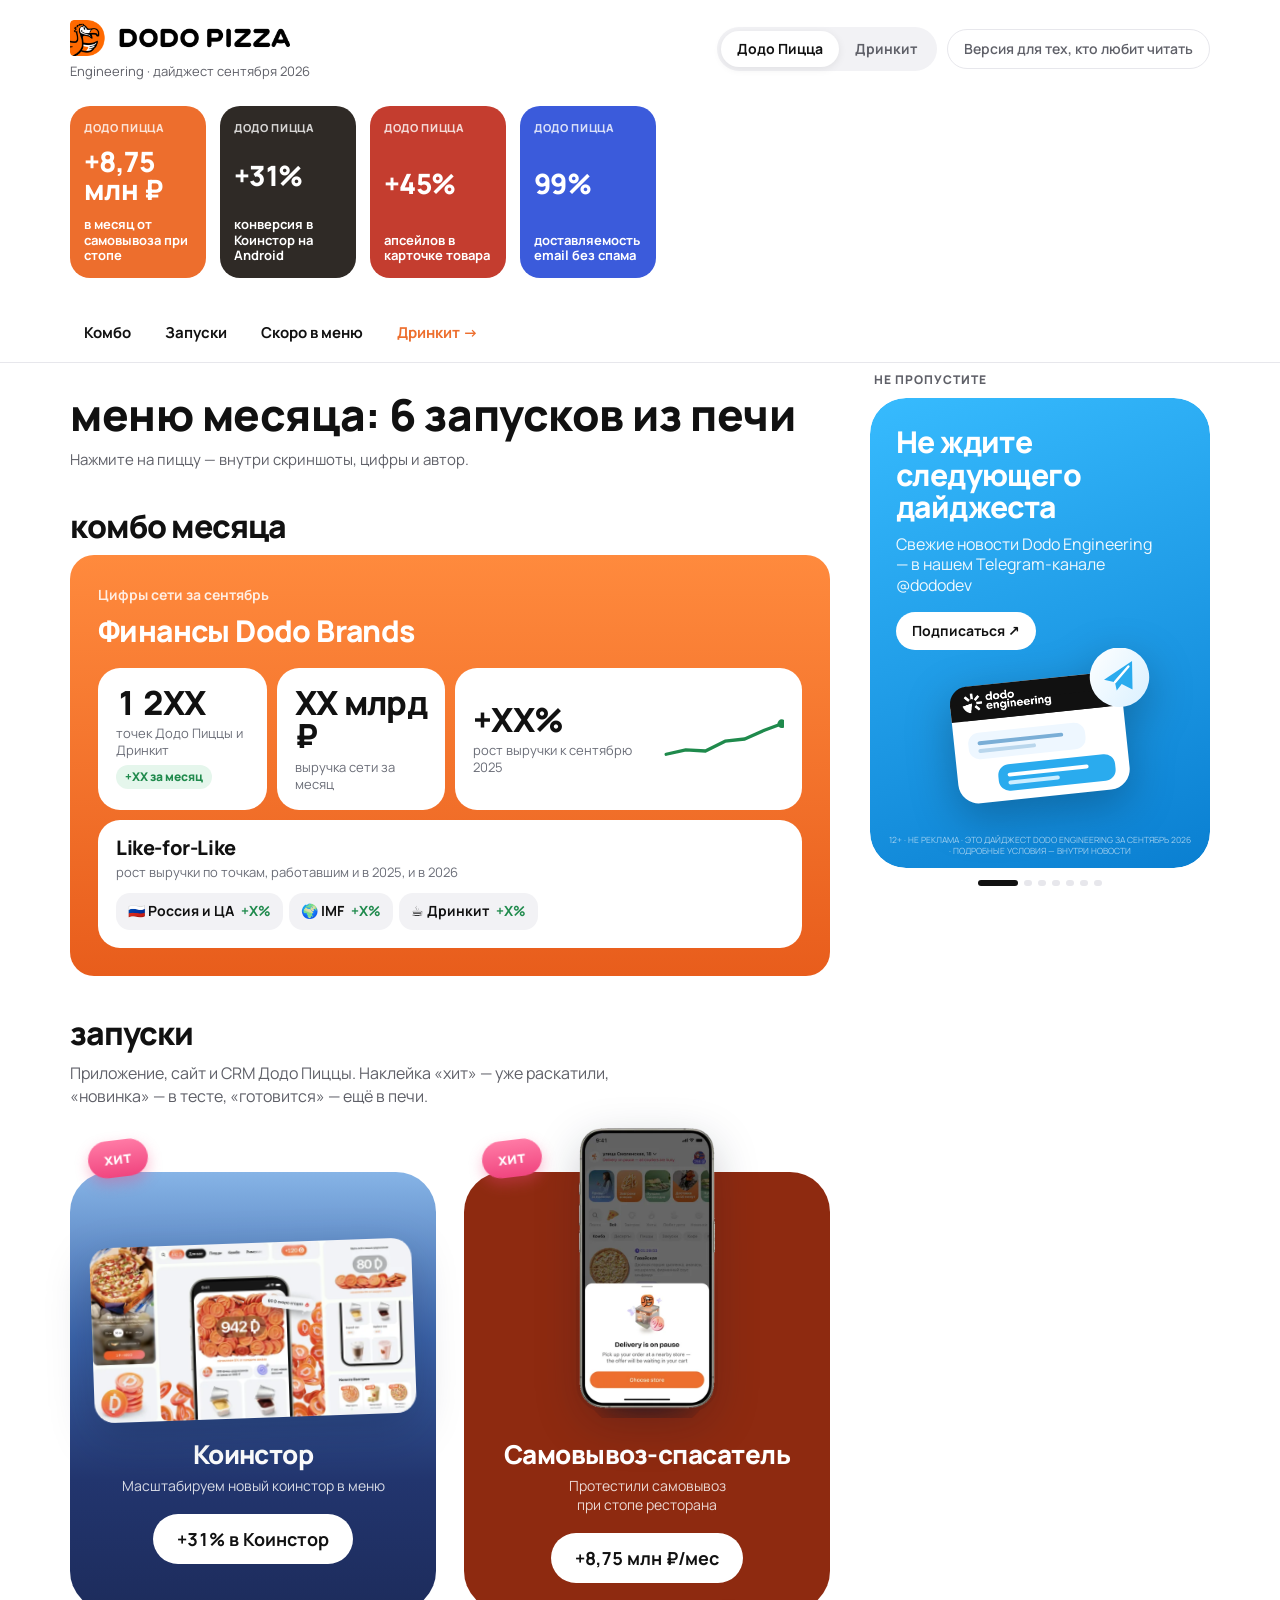
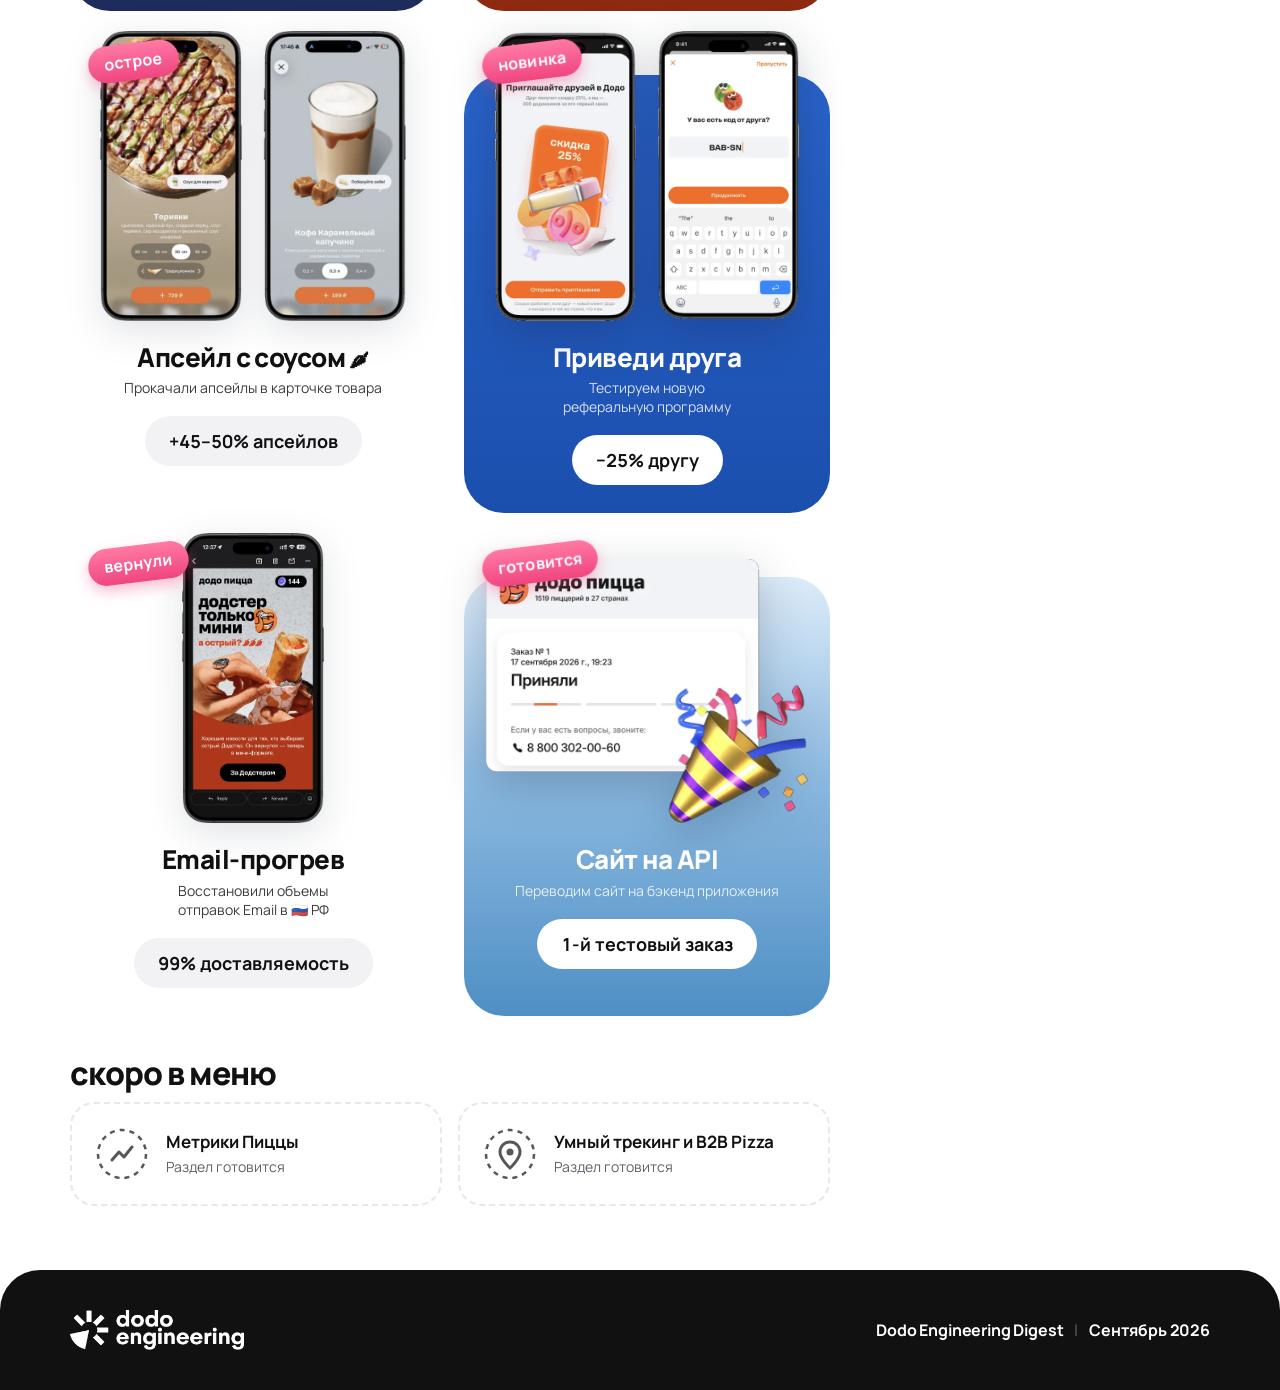
==== index.html @ 697d3e3b "Add files via upload" ====
<!doctype html>
<html lang="ru">
<head>
<meta charset="utf-8">
<meta name="viewport" content="width=device-width,initial-scale=1,viewport-fit=cover">
<style>body{margin:0}img{max-width:100%}[hidden]{display:none!important}</style>
</head>
<body>
<title>Меню Dodo Engineering</title>
<link rel="preconnect" href="https://fonts.googleapis.com">
<link rel="preconnect" href="https://fonts.gstatic.com" crossorigin>
<link rel="stylesheet" href="https://fonts.googleapis.com/css2?family=Manrope:wght@500;600;700;800&family=Onest:wght@300;400;500;700&family=Caveat:wght@600;700&display=swap">
<style>
/* Layout: витрина-меню. Два бренда = два мира: Додо (светлое меню сайта, оранжевый) и Дринкит (тёмное меню приложения, напитки на цветных подложках). */
:root{
  --bg:#ffffff; --fg:#111111; --muted:#5f6068; --soft:#f2f2f5; --line:#e7e7ec;
  --accent:#ed6e2d; --accent-soft:#fdeee6; --accent-fg:#ffffff; --card:#ffffff;
  --display:"Manrope", "Helvetica Neue", Arial, system-ui, sans-serif;
  --body:"Manrope", system-ui, -apple-system, "Segoe UI", sans-serif;
  --r-card:24px; --r-pill:999px;
  color-scheme:light;
}
:root[data-brand="drinkit"]{
  --bg:#ffffff; --fg:#14161f; --muted:#5d6272; --soft:#f1f4f9; --line:#e2e7f0;
  --accent:#182da8; --accent-soft:#dbefff; --accent-fg:#ffffff; --card:#dbefff; --sky:#adcdee;
  --display:"Onest", "Helvetica Neue", Arial, system-ui, sans-serif;
  --body:"Onest", system-ui, -apple-system, "Segoe UI", sans-serif;
  --r-card:30px;
  color-scheme:light;
}
*{box-sizing:border-box}
[hidden]{display:none!important}
html,body{background:var(--bg);color:var(--fg)}
body{font-family:var(--body);font-size:16px;line-height:1.45;transition:background .5s ease,color .5s ease}
button{font:inherit;color:inherit;cursor:pointer;border:0;background:none}
:focus-visible{outline:3px solid var(--accent);outline-offset:2px;border-radius:8px}
.wrap{max-width:1180px;margin:0 auto;padding-inline:20px}

/* ---------- Header ---------- */
.top{display:flex;align-items:center;justify-content:space-between;gap:16px;flex-wrap:wrap;padding-block:20px}
.logo{display:flex;align-items:center;gap:12px;min-width:0}
.logo-mark{width:44px;height:44px;flex:none}
.logo-txt{display:flex;flex-direction:column;line-height:1.1}
.logo-txt b{font-family:var(--display);font-weight:800;font-size:26px;letter-spacing:-.03em;text-transform:lowercase}
:root[data-brand="drinkit"] .logo-txt b{text-transform:lowercase;font-weight:800;letter-spacing:-.02em;font-size:24px}
.dd-logo{height:36px;width:auto;max-width:100%;object-fit:contain;object-position:left center;align-self:flex-start;flex:none;display:block;margin-bottom:8px}
.dk-logo{height:34px;width:auto;max-width:100%;object-fit:contain;object-position:left center;align-self:flex-start;flex:none;display:block;margin-bottom:6px}
.logo-txt span{font-size:13px;color:var(--muted)}
.top-right{display:flex;align-items:center;gap:10px;flex-wrap:wrap}
.switch{display:flex;background:var(--soft);border-radius:var(--r-pill);padding:4px}
.switch button{padding:8px 16px;border-radius:var(--r-pill);font-weight:700;font-size:14px;color:var(--muted);transition:background .25s,color .25s}
.switch button[aria-pressed="true"]{background:var(--card);color:var(--fg);box-shadow:0 2px 8px rgba(0,0,0,.08)}
.add.in,:root[data-brand="drinkit"] .add{background:var(--fg)}
:root[data-brand="drinkit"] .add:not(.in){background:var(--accent);color:#fff}
.m-pic{position:relative}
.m-pic img{width:100%;max-height:440px;object-fit:contain;border-radius:18px}
.bubble{position:absolute;right:18px;bottom:22px;background:#fff;color:#111;border-radius:16px;padding:9px 14px;font-weight:700;font-size:13px;box-shadow:0 6px 20px rgba(0,0,0,.15);text-decoration:none;display:flex;gap:8px;align-items:center}
.bubble::after{content:"";position:absolute;bottom:-6px;right:26px;width:12px;height:12px;background:#fff;transform:rotate(45deg)}
.m-pic .mini{position:absolute;left:16px;top:16px;width:64px;height:64px;filter:drop-shadow(0 4px 8px rgba(0,0,0,.15))}
.seg-dark{background:#3a3a3e}
:root[data-brand="drinkit"] .switch button[aria-pressed="true"]{background:var(--accent);color:#fff}
.cart-btn{display:flex;align-items:center;gap:10px;background:var(--accent);color:var(--accent-fg);padding:10px 18px;border-radius:var(--r-pill);font-weight:800;font-size:15px}
.cart-btn .sep{width:1px;height:18px;background:currentColor;opacity:.35}
#cartCount{max-width:150px;overflow:hidden;text-overflow:ellipsis;white-space:nowrap}
.vchip{position:absolute;top:6px;right:0;font-size:12px;font-weight:800;padding:4px 10px;border-radius:var(--r-pill);background:var(--fg);color:var(--bg);font-variant-numeric:tabular-nums}
.vchip:empty{display:none}
.vchip{display:none!important} /* счётчики скрыты, пока скоринг на паузе */
.drink .pic .vchip{top:14px;right:14px}
[data-card].mine .vchip{background:var(--accent);color:var(--accent-fg)}
:root[data-brand="drinkit"] [data-card].mine .vchip{background:var(--accent);color:#fff}
.drink.mine{box-shadow:0 0 0 3px var(--accent)}
.board{background:var(--soft);border-radius:var(--r-card);padding:24px;display:flex;flex-direction:column;gap:14px}
.board-head{display:flex;justify-content:space-between;align-items:baseline;gap:12px;flex-wrap:wrap}
.board-head h2{font-family:var(--display);font-weight:800;font-size:28px;margin:0;letter-spacing:-.03em;text-transform:lowercase}
.board-head p{margin:0;color:var(--muted);font-size:14px}
.rows{display:flex;flex-direction:column;gap:8px}
.row{display:grid;grid-template-columns:28px 44px minmax(0,1fr) auto;align-items:center;gap:12px;padding:8px 12px 8px 8px;border-radius:16px;background:var(--card);text-align:left;width:100%}
.row .rk{font-weight:800;color:var(--muted);text-align:center;font-variant-numeric:tabular-nums}
.row svg{width:44px;height:44px}
.row .nm{min-width:0;display:flex;flex-direction:column;gap:5px}
.row .nm b{font-size:14px;line-height:1.2;overflow:hidden;text-overflow:ellipsis;white-space:nowrap}
.row .nm b small{font-weight:700;color:var(--muted);font-size:11px;text-transform:uppercase;letter-spacing:.06em;margin-left:6px}
.bar{height:6px;border-radius:3px;background:var(--line);overflow:hidden}
.bar i{display:block;height:100%;border-radius:3px;background:var(--accent);transition:width .6s cubic-bezier(.2,.8,.2,1)}
:root[data-brand="drinkit"] .bar i{background:var(--accent)}
.row .ct{font-weight:800;font-variant-numeric:tabular-nums;font-size:15px;min-width:3ch;text-align:right}
.row.lead{box-shadow:0 0 0 2px var(--accent)}
:root[data-brand="drinkit"] .row.lead{box-shadow:0 0 0 2px var(--accent)}
.row.me .rk{color:var(--accent)}
.board-note{font-size:13px;color:var(--muted);margin:0}
.vote-note{font-size:13px;color:var(--muted);text-align:center;margin:0}

/* ---------- Stories ---------- */
.stories{display:flex;gap:14px;overflow-x:auto;padding-block:14px 26px;margin-top:-6px;scrollbar-width:none}
.stories::-webkit-scrollbar{display:none}
.story{flex:none;width:136px;height:172px;border-radius:20px;padding:14px;display:flex;flex-direction:column;justify-content:space-between;text-align:left;color:#fff;position:relative;overflow:hidden;outline-offset:3px}
.story .num{font-family:var(--display);font-weight:900;font-size:28px;line-height:1;letter-spacing:-.02em}
:root[data-brand="drinkit"] .story .num{font-weight:800;font-size:24px}
.story .cap{font-size:13px;font-weight:700;line-height:1.2}
.story .tag{font-size:11px;font-weight:800;text-transform:uppercase;letter-spacing:.06em;opacity:.8}

/* ---------- Category nav ---------- */
.catnav{position:sticky;top:env(safe-area-inset-top,0px);z-index:20;background:var(--bg);transition:background .5s;border-bottom:1px solid var(--line)}
.catnav .wrap{display:flex;gap:6px;overflow-x:auto;padding-block:10px;scrollbar-width:none}
.catnav .wrap::-webkit-scrollbar{display:none}
.catnav a{flex:none;color:var(--fg);text-decoration:none;font-weight:700;font-size:15px;padding:8px 14px;border-radius:var(--r-pill)}
.catnav a:hover{color:var(--accent);background:var(--accent-soft)}
:root[data-brand="drinkit"] .catnav a:hover{color:var(--accent);background:var(--accent-soft)}
:root[data-brand="drinkit"] .catnav a{font-weight:500}
.catnav a.go{color:var(--accent)}

.intro{display:flex;align-items:baseline;justify-content:space-between;gap:12px;flex-wrap:wrap;padding-block:28px 6px}
.intro h1{font-family:var(--display);font-weight:800;text-transform:lowercase;letter-spacing:-.03em;font-size:clamp(28px,4.4vw,44px);line-height:1.05;margin:0;text-wrap:balance;letter-spacing:-.01em}
:root[data-brand="drinkit"] .intro h1{font-weight:300;text-transform:lowercase;letter-spacing:-.02em;font-size:clamp(34px,5vw,60px);line-height:1.08}
:root[data-brand="drinkit"] .intro h1 b{font-weight:700;color:var(--accent)}
:root[data-brand="drinkit"] .intro{padding-block:40px 10px}
.intro p{margin:0;color:var(--muted);font-size:15px}

section.cat{padding-block:26px 8px;scroll-margin-top:70px}
section.cat > h2{font-family:var(--display);font-weight:800;font-size:32px;margin:0 0 6px;letter-spacing:-.03em;text-transform:lowercase}
:root[data-brand="drinkit"] section.cat > h2{text-transform:lowercase;font-size:clamp(28px,3.4vw,40px);font-weight:300;letter-spacing:-.02em}
:root[data-brand="drinkit"] #season{background:var(--soft);border-radius:clamp(40px,7vw,96px);padding:clamp(28px,5vw,64px) clamp(18px,4vw,56px);margin-top:20px}
section.cat > .sub{margin:0 0 20px;color:var(--muted);max-width:62ch}

/* ---------- Frequently ordered ---------- */
.often{display:flex;gap:14px;overflow-x:auto;padding-bottom:6px;scrollbar-width:thin}
.often button{flex:none;display:flex;align-items:center;gap:12px;background:var(--card);border-radius:16px;padding:10px 18px 10px 10px;box-shadow:0 4px 20px rgba(6,5,50,.08);text-align:left;width:290px}
.often svg{width:64px;height:64px;flex:none}
.often b{display:block;font-size:15px;line-height:1.2}
.often span{display:block;color:var(--accent);font-weight:800;font-size:14px;margin-top:4px}

/* ---------- Product grid (Dodo) ---------- */
.often img.shot,.line img.shot,.row img.shot{width:64px;height:64px;object-fit:cover;object-position:top;border-radius:14px;flex:none;background:#fff;box-shadow:0 0 0 1px var(--line) inset}

/* ---------- Combo (finance) ---------- */
.combo{display:grid;grid-template-columns:minmax(0,1.1fr) minmax(0,2fr);gap:28px;background:var(--soft);border-radius:var(--r-card);padding:28px;align-items:center}
.combo-head h3{font-family:var(--display);font-weight:900;font-size:26px;margin:4px 0 8px;line-height:1.1}
.combo-head p{margin:0;color:var(--muted);font-size:14px}
.combo-head .lbl{font-size:12px;font-weight:800;color:var(--accent);text-transform:uppercase;letter-spacing:.08em}
.slots{display:grid;grid-template-columns:repeat(2,minmax(0,1fr));gap:12px}
.slot{background:var(--card);border-radius:18px;padding:16px;display:flex;flex-direction:column;gap:6px;min-width:0}
.slot .v{font-family:var(--display);font-weight:900;font-size:28px;font-variant-numeric:tabular-nums;color:#c7c9d1;letter-spacing:.02em}
.slot b{font-size:15px}
.slot span{font-size:13px;color:var(--muted);line-height:1.35}

/* ---------- Coming soon ---------- */
.soon-row{display:grid;grid-template-columns:repeat(auto-fill,minmax(260px,1fr));gap:16px}
.soon-card{border:2px dashed var(--line);border-radius:var(--r-card);padding:22px;display:flex;gap:16px;align-items:center}
.soon-card svg{width:56px;height:56px;flex:none;opacity:.7}
.soon-card b{display:block;font-size:17px}
.soon-card span{color:var(--muted);font-size:14px}

/* ---------- Drinkit cards ---------- */
.dgrid{display:grid;grid-template-columns:repeat(auto-fill,minmax(215px,1fr));gap:18px}
.drink{background:#fff;border-radius:var(--r-card);overflow:hidden;display:flex;flex-direction:column;text-align:left;min-width:0;transition:transform .3s}
.drink:hover{transform:translateY(-4px)}
.drink .pic{aspect-ratio:1/1.05;max-width:100%;display:grid;place-items:center;position:relative;border-radius:var(--r-card);margin:8px 8px 0}
.drink .pic svg{height:86%;transition:transform .5s cubic-bezier(.2,.8,.2,1)}
.drink:hover .pic svg{transform:rotate(-6deg) scale(1.04)}
.drink .pic .chip{position:absolute;top:14px;left:14px;font-size:12px;font-weight:700;padding:5px 11px;border-radius:var(--r-pill);background:#fff;color:var(--accent)}
.drink .body{padding:18px 20px 20px;display:flex;flex-direction:column;gap:8px;flex:1}
.drink h3{margin:0;font-family:var(--display);font-weight:500;font-size:20px;line-height:1.2;letter-spacing:-.02em}
.drink .hl{margin:0;font-size:14px;font-weight:700;color:var(--accent)}
.drink .desc{margin:0;color:var(--muted);font-size:14px;line-height:1.4;flex:1}
.drink .foot{display:flex;align-items:center;justify-content:space-between;margin-top:8px}
.drink .kcal{font-size:13px;color:var(--muted);font-variant-numeric:tabular-nums}
.drink.wide{grid-column:1/-1;flex-direction:row}
.drink.wide .pic{width:42%;flex:none;aspect-ratio:auto;min-height:340px;margin:8px}
.drink.wide .pic svg{height:300px}
.drink.wide .body{padding:36px 40px;justify-content:center;gap:12px}
.drink.wide h3{font-size:clamp(28px,3vw,40px);font-weight:300}
.drink.wide .hl{font-size:16px}
.drink.wide .desc{flex:none;font-size:15px;max-width:52ch}
.dwins{display:flex;flex-direction:column;gap:8px;margin-top:6px}
.dwins span{background:var(--accent-soft);border-radius:18px;padding:10px 14px;font-size:14px;color:var(--fg)}
.dwins b{color:var(--accent);margin-right:8px}
@media (max-width:720px){.drink.wide{flex-direction:column}.drink.wide .pic{width:auto;min-height:260px}.drink.wide .pic svg{height:230px}.drink.wide .body{padding:20px}}
.drink .kcal b{color:var(--fg);font-weight:700}
.plus{width:40px;height:40px;border-radius:50%;background:var(--accent);color:#fff;display:grid;place-items:center;font-size:24px;font-weight:500;line-height:1}

[data-show], .catnav .wrap[data-show]{display:none}
:root[data-brand="dodo"] .catnav .wrap[data-show="dodo"], :root[data-brand="drinkit"] .catnav .wrap[data-show="drinkit"]{display:flex}
:root[data-brand="dodo"] [data-show="dodo"], :root:not([data-brand]) [data-show="dodo"]{display:block}
:root[data-brand="drinkit"] [data-show="drinkit"]{display:block}

footer{padding-block:48px 64px;color:var(--muted);font-size:13px}

/* ---------- Modal ---------- */
.overlay{position:fixed;inset:0;background:rgba(0,0,0,.55);z-index:50;display:grid;place-items:center;padding:20px;animation:fade .2s}
@keyframes fade{from{opacity:0}}
.modal{background:var(--card);color:var(--fg);border-radius:28px;width:min(940px,100%);max-height:calc(100% - 20px);overflow:auto;display:grid;grid-template-columns:minmax(0,1fr) minmax(0,1fr);position:relative;animation:pop .28s cubic-bezier(.2,.9,.3,1.2)}
@keyframes pop{from{transform:scale(.94);opacity:0}}
.modal .m-pic{display:grid;place-items:center;padding:30px;min-height:320px}
.modal .m-pic svg{width:100%;max-width:380px;max-height:420px}
  :root[data-brand="dodo"] .modal .m-pic .mini svg{width:64px;height:64px}
:root[data-brand="dodo"] .modal .m-pic > svg, :root[data-brand="dodo"] .modal .m-pic .mini svg{animation:spin 1s cubic-bezier(.2,.8,.2,1)}
@keyframes spin{from{transform:rotate(-40deg) scale(.85)}}
.modal .m-info{padding:30px;background:var(--soft);display:flex;flex-direction:column;gap:14px;min-width:0}
:root[data-brand="drinkit"] .modal .m-info{background:var(--soft)}
:root[data-brand="drinkit"] .modal{border-radius:40px}
.m-info h3{margin:0;font-family:var(--display);font-weight:800;font-size:28px;line-height:1.1;letter-spacing:-.02em}
:root[data-brand="drinkit"] .m-info h3{font-weight:500;letter-spacing:-.02em}
.m-info .hl{margin:0;font-weight:700}
.m-info .meta{color:var(--muted);font-size:14px;margin:0}
.seg{display:grid;grid-template-columns:1fr 1fr;background:var(--line);border-radius:var(--r-pill);padding:3px}
.seg button{padding:8px;border-radius:var(--r-pill);font-weight:700;font-size:14px;color:var(--muted)}
.seg button[aria-pressed="true"]{background:var(--card);color:var(--fg);box-shadow:0 2px 6px rgba(0,0,0,.1)}
.m-text p{margin:0 0 10px;font-size:15px;line-height:1.5}
.ingr{display:flex;flex-wrap:wrap;gap:8px}
.ingr button{background:var(--card);border-radius:14px;padding:8px 12px;font-size:13px;font-weight:700;display:flex;gap:6px;align-items:center;text-align:left;line-height:1.25;box-shadow:0 1px 3px rgba(0,0,0,.06)}
.ingr button[aria-pressed="false"]{opacity:.45;text-decoration:line-through}
.ingr button .x{font-size:15px;color:var(--muted)}
.ingr-note{font-size:12px;color:var(--muted);margin:-6px 0 0}
.author{display:flex;align-items:center;gap:10px;font-size:14px;flex-wrap:wrap}
.ava{width:36px;height:36px;border-radius:50%;display:grid;place-items:center;font-weight:800;font-size:14px;background:var(--accent);color:var(--accent-fg);flex:none}
.author code{font-family:inherit;color:var(--muted);user-select:all;word-break:break-all}
.m-actions{display:flex;flex-direction:column;gap:10px;margin-top:auto;padding-top:6px}
.add{background:linear-gradient(180deg,#f58a4f,var(--accent));color:var(--accent-fg);font-weight:800;font-size:16px;padding:14px;border-radius:var(--r-pill);width:100%}
.add.in{background:var(--fg);color:var(--bg)}
a.add.cta{display:block;text-align:center;text-decoration:none;color:var(--accent-fg)}
:root[data-brand="drinkit"] a.add.cta{background:var(--accent);color:#fff}
.link{color:var(--accent);font-weight:700;font-size:14px;text-decoration:none;text-align:center}
:root[data-brand="drinkit"] .link{color:var(--accent)}
.close{position:absolute;top:14px;right:14px;width:40px;height:40px;border-radius:50%;background:var(--card);font-size:22px;display:grid;place-items:center;z-index:2;box-shadow:0 2px 8px rgba(0,0,0,.12)}

/* ---------- Story viewer ---------- */
.sv{position:fixed;inset:0;z-index:60;background:#000;display:grid;place-items:center;animation:fade .2s}
.sv-card{width:min(420px,100%);height:min(740px,100%);border-radius:24px;position:relative;overflow:hidden;color:#fff;display:flex;flex-direction:column;padding:22px;padding-top:calc(22px + env(safe-area-inset-top,0px))}
.sv-bars{display:flex;gap:4px}
.sv-bars i{flex:1;height:3px;background:rgba(255,255,255,.35);border-radius:2px;overflow:hidden}
.sv-bars i b{display:block;height:100%;width:0;background:#fff}
.sv-top{display:flex;justify-content:space-between;align-items:center;margin-top:14px;font-size:13px;font-weight:700}
.sv-top button{color:#fff;font-size:26px;line-height:1}
.sv-main{flex:1;display:flex;flex-direction:column;justify-content:center;gap:16px}
.sv-main .big{font-family:var(--display);font-weight:900;font-size:clamp(54px,16vw,84px);line-height:.95;letter-spacing:-.03em}
:root[data-brand="drinkit"] .sv-main .big{font-weight:700}
.sv-main .cap{font-size:22px;font-weight:800;line-height:1.2;text-wrap:balance}
.sv-main .det{font-size:15px;opacity:.85;max-width:34ch}
.sv-cta{background:#fff;color:#000;font-weight:800;padding:14px;border-radius:var(--r-pill);width:100%}
.sv-tap{position:absolute;top:80px;bottom:90px;width:35%;z-index:1}
.sv-tap.l{left:0}.sv-tap.r{right:0}

/* ---------- Cart drawer / receipt ---------- */
.drawer{position:fixed;top:0;right:0;bottom:0;width:min(440px,100%);background:var(--card);color:var(--fg);z-index:55;display:flex;flex-direction:column;box-shadow:-10px 0 40px rgba(0,0,0,.2);animation:slide .3s cubic-bezier(.2,.8,.2,1);padding-top:env(safe-area-inset-top,0px);padding-bottom:env(safe-area-inset-bottom,0px)}
@keyframes slide{from{transform:translateX(100%)}}
.drawer-h{display:flex;justify-content:space-between;align-items:center;padding:22px 22px 10px}
.drawer-h h3{margin:0;font-family:var(--display);font-weight:900;font-size:24px}
.drawer-h button{font-size:26px}
.drawer-list{flex:1;overflow:auto;padding:0 22px;display:flex;flex-direction:column;gap:10px}
.line{display:flex;gap:12px;align-items:center;padding:10px;border-radius:16px;background:var(--soft)}
.line svg{width:52px;height:52px;flex:none}
.line div{flex:1;min-width:0}
.line b{display:block;font-size:14px;line-height:1.2}
.line span{font-size:12px;color:var(--muted)}
.line button{font-size:20px;color:var(--muted);padding:4px 8px}
.empty{color:var(--muted);padding:30px 0;text-align:center}
.drawer-f{padding:16px 22px 22px;display:flex;flex-direction:column;gap:10px;border-top:1px solid var(--line)}
.receipt{font-family:ui-monospace,"SF Mono",Menlo,Consolas,monospace;background:#fbfaf6;color:#1a1a1a;padding:20px 18px;margin:0 22px;font-size:12.5px;line-height:1.55;position:relative;white-space:pre-wrap;word-break:break-word;
  -webkit-mask:radial-gradient(circle 6px at 50% 100%,#0000 98%,#000) 0 0/14px 100% repeat-x;mask:conic-gradient(from -45deg at bottom,#0000,#000 1deg 89deg,#0000 90deg) 50%/14px 100%}
.toast{position:fixed;left:50%;bottom:calc(24px + env(safe-area-inset-bottom,0px));transform:translateX(-50%);background:var(--fg);color:var(--bg);padding:12px 20px;border-radius:var(--r-pill);font-weight:700;font-size:14px;z-index:80;animation:fade .2s}

@media (max-width:720px){
  .modal{grid-template-columns:1fr;border-radius:24px}
  .modal .m-pic{min-height:0;padding:30px 30px 0}
  .modal .m-pic svg{max-width:240px;max-height:260px}
  .combo{grid-template-columns:1fr;padding:20px}
  .overlay{padding:10px;align-items:end}
  section.cat > h2{font-size:26px}
}
@media (prefers-reduced-motion:reduce){*{animation:none!important;transition:none!important}}

/* ---------- Dodo product cards: как на dodopizza.ru ---------- */
#pizza-grid{display:grid;grid-template-columns:repeat(auto-fill,minmax(280px,1fr));gap:64px 28px;padding-top:44px}
.prod{position:relative;display:flex;flex-direction:column;align-items:center;text-align:center;min-width:0;border-radius:40px;padding:0 22px 28px;transition:transform .35s cubic-bezier(.2,.8,.2,1)}
.prod:hover{transform:translateY(-4px)}
.prod.tone-navy{background:linear-gradient(180deg,#86b4e6 0%,#3a62a8 38%,#22356e 70%,#1d2c5c 100%);color:#fff}
.prod.tone-rust{background:#8e2a10;color:#fff}
.prod.tone-blue{background:linear-gradient(180deg,#2a63c9,#1b4fae);color:#fff}
.prod.tone-sky{background:linear-gradient(180deg,#dcebf8 0%,#8dbbe2 45%,#4f8fc4 100%);color:#fff}
.prod.tone-plain{color:var(--fg)}
.prod .pic{width:100%;height:290px;margin-top:-44px;display:flex;align-items:flex-end;justify-content:center;position:relative}
.prod .pic img{max-width:100%;max-height:100%;width:auto;height:auto;object-fit:contain;filter:drop-shadow(0 14px 22px rgba(10,20,40,.22));transition:transform .45s cubic-bezier(.2,.8,.2,1)}
.prod.tone-plain .pic img{filter:drop-shadow(0 10px 18px rgba(10,20,40,.12))}
.prod:hover .pic img{transform:translateY(-8px) rotate(-1.5deg) scale(1.03)}
.prod h3{margin:22px 0 0;font-family:var(--display);font-weight:800;font-size:26px;line-height:1.1;letter-spacing:-.02em;text-wrap:balance}
.prod .hl{margin:8px 0 0;font-size:14px;line-height:1.35;opacity:.82;max-width:30ch;text-wrap:balance}
.prod .pill{margin-top:18px;background:#fff;color:#111;font-weight:700;font-size:18px;padding:12px 24px;border-radius:999px;font-variant-numeric:tabular-nums;transition:background .2s,color .2s}
.prod.tone-plain .pill{background:var(--soft)}
.prod:hover .pill{background:var(--accent);color:#fff}
.prod.mine .pill{background:#111;color:#fff}
.prod.mine .pill::before{content:"✓ "}
.prod .badge{position:absolute;top:-32px;left:18px;z-index:2;transform:rotate(-7deg);background:linear-gradient(180deg,#ff7aa5,#f0457f);color:#fff;font-weight:700;font-size:16px;padding:7px 16px;border-radius:999px;box-shadow:0 6px 14px rgba(240,69,127,.35);letter-spacing:.01em}
.prod .pic img[data-art="coin"]{border-radius:20px;transform:rotate(-2deg)}
.prod:hover .pic img[data-art="coin"]{transform:translateY(-8px) rotate(-3deg) scale(1.03)}
.prod .pepper{font-size:.75em;margin-left:4px}
.prod.tone-orange{background:linear-gradient(180deg,#ff8a3d 0%,#f26b21 55%,#d9500f 100%);color:#fff}
.prod.wide{grid-column:1/-1;flex-direction:row;align-items:center;text-align:left;gap:40px;padding:34px 44px 34px 34px}
.prod.wide .pic{width:50%;height:auto;margin:-70px 0 0;flex:none;align-items:center}
.prod.wide .pic svg{width:100%;height:auto;filter:drop-shadow(0 18px 26px rgba(60,20,0,.3));transform:rotate(-3deg);transition:transform .45s cubic-bezier(.2,.8,.2,1)}
.prod.wide:hover .pic svg{transform:rotate(-1deg) translateY(-6px)}
.prod.wide .txt{display:flex;flex-direction:column;align-items:flex-start;min-width:0}
.prod.wide h3{margin:0;font-size:clamp(30px,3.4vw,44px)}
.prod.wide .hl{font-size:16px;max-width:44ch;text-wrap:pretty}
.wins{display:flex;flex-direction:column;gap:8px;margin-top:18px;width:100%}
.win{display:flex;flex-wrap:wrap;gap:4px 10px;align-items:baseline;background:rgba(255,255,255,.16);border-radius:16px;padding:10px 14px;font-size:14px}
.win b{font-weight:800}
.prod.wide .pill{margin-top:20px}
.prod.wide .badge{top:-18px;left:auto;right:28px;transform:rotate(6deg)}
@media (max-width:720px){#pizza-grid{grid-template-columns:1fr;gap:64px}
  .prod.wide{flex-direction:column;text-align:center;padding:0 20px 28px;gap:0}
  .prod.wide .pic{width:100%;margin-top:-40px}
  .prod.wide .txt{align-items:center}
  .prod.wide h3{margin-top:18px}
  .prod.wide .badge{left:18px;right:auto;top:-32px}}

/* ---------- AI + Люди и цифры (общие разделы) ---------- */
#ai > h2{text-transform:none!important}
.ai-grid{display:grid;grid-template-columns:minmax(0,2fr) minmax(0,1fr);gap:24px;align-items:start}
.ai-cards{display:grid;grid-template-columns:repeat(2,minmax(0,1fr));gap:24px}
.aic{display:flex;flex-direction:column;align-items:flex-start;text-align:left;min-width:0;background:var(--soft);border-radius:var(--r-card);padding:10px 10px 22px;position:relative;transition:transform .3s}
.aic:hover{transform:translateY(-4px)}
.aic .aic-pic{width:100%;aspect-ratio:4/3;border-radius:calc(var(--r-card) - 8px);display:grid;place-items:center;overflow:hidden}
.aic .aic-pic svg{width:88%;height:auto;transition:transform .45s cubic-bezier(.2,.8,.2,1)}
.aic:hover .aic-pic svg{transform:scale(1.04) rotate(-1.5deg)}
.aic .badge{position:absolute;top:20px;left:20px;background:linear-gradient(180deg,#ff7aa5,#f0457f);color:#fff;font-weight:700;font-size:14px;padding:5px 13px;border-radius:999px;transform:rotate(-6deg);box-shadow:0 6px 14px rgba(240,69,127,.3)}
:root[data-brand="drinkit"] .aic .badge{background:#fff;color:var(--accent);box-shadow:none;transform:none}
.aic h3{margin:16px 12px 0;font-family:var(--display);font-weight:800;font-size:22px;line-height:1.15;letter-spacing:-.02em}
:root[data-brand="drinkit"] .aic h3{font-weight:500}
.aic p{margin:6px 12px 0;color:var(--muted);font-size:14px;line-height:1.4}
.aic .pill{margin:16px 12px 0;background:var(--bg);font-weight:700;font-size:15px;padding:10px 18px;border-radius:999px}
.aic:hover .pill{background:var(--accent);color:var(--accent-fg)}
.ai-more{background:var(--accent-soft);border-radius:var(--r-card);padding:24px;font-size:14px;line-height:1.5}
.ai-more b{display:block;font-size:17px;line-height:1.3;margin-bottom:10px}
.ai-more p{margin:0 0 10px}
.ai-more a{color:var(--accent);font-weight:700}
.ai-more .tg{font-weight:700}
.people{background:#161616;color:#fff;border-radius:var(--r-card);padding:clamp(24px,4vw,40px)}
.people-head{display:flex;align-items:baseline;justify-content:space-between;gap:12px;flex-wrap:wrap}
.people-head h2{margin:0;font-family:var(--display);font-weight:800;font-size:clamp(26px,3vw,36px);letter-spacing:-.02em}
:root[data-brand="drinkit"] .people-head h2{font-weight:300}
.people-head span{font-size:12px;text-transform:uppercase;letter-spacing:.08em;opacity:.6}
.stats{display:grid;grid-template-columns:minmax(0,1.5fr) repeat(3,minmax(0,1fr));gap:20px;margin-top:28px}
.stat{display:flex;align-items:center;gap:14px;min-width:0}
.stat b{font-family:var(--display);font-weight:400;font-size:clamp(44px,5vw,64px);line-height:1;font-variant-numeric:tabular-nums;letter-spacing:-.03em}
.stat span{font-size:15px;line-height:1.3;opacity:.85}
@media (max-width:900px){.ai-grid{grid-template-columns:1fr}.stats{grid-template-columns:repeat(2,minmax(0,1fr))}}
@media (max-width:480px){.stats{grid-template-columns:1fr}}
@media (max-width:560px){.ai-cards{grid-template-columns:1fr}}

/* отклик плашек на наведение: подпрыгивание + покачивание */
.story{transition:transform .3s cubic-bezier(.2,.8,.2,1),box-shadow .3s;will-change:transform}
.story .num{display:inline-block;transform-origin:left bottom;transition:transform .3s cubic-bezier(.2,.8,.2,1)}
.story:hover,.story:focus-visible{transform:translateY(-6px);box-shadow:0 16px 30px rgba(20,20,40,.2);animation:storyWiggle .55s ease}
.story:hover .num,.story:focus-visible .num{transform:scale(1.08)}
.story:active{transform:translateY(-2px) scale(.97);transition-duration:.1s}
@keyframes storyWiggle{0%{transform:translateY(0) rotate(0)}30%{transform:translateY(-6px) rotate(-2.2deg)}55%{transform:translateY(-6px) rotate(1.6deg)}80%{transform:translateY(-6px) rotate(-.8deg)}100%{transform:translateY(-6px) rotate(0)}}

.seg .sm{display:none}
/* ================= МОБИЛЬНАЯ ВЕРСИЯ (до 720 px) ================= */
@media (max-width:720px){
  /* 1. Карточки пицц — по 2 в ряд, как в приложении */
  #pizza-grid{grid-template-columns:repeat(2,minmax(0,1fr));gap:40px 12px;padding-top:30px}
  .prod{border-radius:24px;padding:0 10px 14px}
  .prod .pic{height:150px;margin-top:-28px}
  .prod.tone-plain .pic{margin-top:-22px}
  .prod h3{font-size:16px;margin-top:10px;line-height:1.15}
  .prod .hl{display:none}
  .prod .pill{margin-top:10px;font-size:13px;padding:7px 12px;line-height:1.2}
  .prod .badge{top:-22px;left:6px;font-size:11px;padding:4px 10px}
  .prod .pepper{font-size:.7em}
  /* 4. Дринкит — компактно: напиток, название и «+» */
  .dgrid{grid-template-columns:repeat(2,minmax(0,1fr));gap:10px}
  .drink{border-radius:22px}
  .drink .pic{margin:6px 6px 0;border-radius:18px}
  .drink .pic .chip{top:8px;left:8px;font-size:10px;padding:3px 8px}
  .drink .body{padding:10px 12px 12px;gap:6px}
  .drink h3{font-size:15px}
  .drink .hl,.drink .desc,.drink .dwins{display:none}
  .drink .foot{margin-top:2px}
  .drink .kcal{font-size:12px}
  .plus{width:32px;height:32px;font-size:20px}
  :root[data-brand="drinkit"] #season{padding:22px 12px;border-radius:32px}
  :root[data-brand="drinkit"] #season > h2,:root[data-brand="drinkit"] #season > .sub{padding-inline:6px}
  /* 3. Открытая карточка — «шторка» снизу */
  .overlay{padding:0;align-items:end}
  .modal{border-radius:28px 28px 0 0;max-height:92vh;width:100%;animation:sheet .3s cubic-bezier(.2,.8,.2,1)}
  .modal .m-pic{padding:20px 20px 4px;min-height:0}
  .modal .m-pic img{max-height:260px}
  .modal .m-pic svg{max-width:220px;max-height:240px}
  .modal .bubble{display:none}
  .modal .m-info{padding:20px 20px 0;gap:12px}
  .m-info h3{font-size:24px}
  .m-info .hl{font-size:15px}
  .seg .lg{display:none}
  .seg .sm{display:inline}
  .seg button{text-transform:none}
  .m-text p{font-size:15px}
  .m-actions{position:sticky;bottom:0;margin:4px -20px 0;padding:12px 20px calc(14px + env(safe-area-inset-bottom,0px));background:inherit;box-shadow:0 -10px 20px -12px rgba(0,0,0,.15)}
  .m-actions:not(:has(*)){display:none}
  .close{top:12px;right:12px;width:36px;height:36px}
}
@keyframes sheet{from{transform:translateY(40%);opacity:.4}}

/* ---------- Комбо месяца: финансы ---------- */
.fin{background:linear-gradient(180deg,#ff8a3d,#e85d1c);border-radius:var(--r-card);padding:clamp(18px,3vw,28px);color:#fff}
.fin-head span{font-size:14px;font-weight:700;opacity:.85}
.fin-head h3{margin:2px 0 16px;font-family:var(--display);font-weight:800;font-size:clamp(22px,2.6vw,30px);letter-spacing:-.02em}
.fin-grid{display:grid;grid-template-columns:repeat(4,minmax(0,1fr));gap:10px}
.fc{background:#fff;color:#111;border-radius:22px;padding:18px;min-width:0;display:flex;flex-direction:column;gap:6px;transition:transform .3s cubic-bezier(.2,.8,.2,1)}
.fc:hover{transform:translateY(-3px)}
.fc b{font-family:var(--display);font-weight:800;font-size:clamp(26px,2.6vw,34px);letter-spacing:-.02em;line-height:1;font-variant-numeric:tabular-nums}
.fc span{font-size:13px;color:#6b6e78;line-height:1.3}
.fc .up{font-style:normal;align-self:flex-start;font-size:12px;font-weight:800;color:#1f8a4c;background:#e5f6ec;border-radius:99px;padding:3px 9px}
.fc.w{grid-column:span 2;flex-direction:row;align-items:center;justify-content:space-between;gap:12px}
.fc.w > div{display:flex;flex-direction:column;gap:6px;min-width:0}
.spark{width:120px;height:44px;flex:none;color:#1f8a4c}
.fc.lflc{grid-column:1/-1;flex-wrap:wrap}
.fc.w > div.lfl{flex-direction:row;flex-wrap:wrap}
.lfl-t b{font-size:20px}
.lfl{display:flex;gap:8px;flex-wrap:wrap}
.lfl i{font-style:normal;background:#f2f2f5;border-radius:14px;padding:8px 12px;font-size:14px;font-weight:700;white-space:nowrap}
.lfl em{font-style:normal;color:#1f8a4c;margin-left:4px}
@media (max-width:900px){.fin-grid{grid-template-columns:repeat(2,minmax(0,1fr))}.fc.w{grid-column:1/-1}.fc.lflc{flex-direction:column;align-items:flex-start}}
@media (max-width:720px){.fc{padding:14px;border-radius:20px}.fc b{font-size:24px}.spark{width:96px}.lfl i{font-size:12px;padding:6px 9px}.lfl-t b{font-size:17px}}

/* ---------- Финансы в стиле Дринкит ---------- */
.fin.fin-dk{background:var(--soft);color:var(--fg);border-radius:clamp(32px,5vw,56px)}
.fin-dk .fin-head span{color:var(--muted);opacity:1;font-weight:500}
.fin-dk .fin-head h3{font-weight:300;letter-spacing:-.02em}
.fin-dk .fin-head h3::first-letter{color:inherit}
.fin-dk .fc{background:#fff;color:var(--fg);border-radius:28px}
.fin-dk .fc b{font-weight:500;color:var(--accent)}
.fin-dk .fc .up{color:var(--accent);background:var(--accent-soft)}
.fin-dk .spark{color:var(--accent)}
.fin-dk .lfl i{background:var(--accent-soft)}
.fin-dk .lfl em{color:var(--accent)}
.fin-dk .lfl-t b{color:var(--fg);font-weight:600}
#combo-dk > h2{text-transform:lowercase}

/* ---------- Подвал ---------- */
.site-foot{background:#111;color:#fff;margin-top:56px;border-radius:40px 40px 0 0;padding-block:40px calc(40px + env(safe-area-inset-bottom,0px))}
.foot-in{display:flex;align-items:center;justify-content:space-between;gap:20px;flex-wrap:wrap}
.de-logo{height:40px;width:auto;max-width:100%;display:block;flex:none}
.foot-t{margin:0;font-family:var(--display);font-weight:700;font-size:16px;letter-spacing:-.01em}
.foot-t .sep{opacity:.35;margin:0 8px;font-weight:400}
:root[data-brand="drinkit"] .site-foot{background:var(--accent)}
@media (max-width:720px){.site-foot{border-radius:28px 28px 0 0;margin-top:40px;padding-block:28px calc(28px + env(safe-area-inset-bottom,0px))}.foot-in{flex-direction:column;align-items:flex-start;gap:14px}.de-logo{height:34px}.foot-t{font-size:15px}}

/* ---------- Промо-баннер сбоку (как на dodopizza.ru) ---------- */
.promo{position:relative;margin-block:8px 0}
.promo-track{display:flex;overflow-x:auto;scroll-snap-type:x mandatory;scrollbar-width:none;border-radius:36px;scroll-behavior:smooth}
.promo-track::-webkit-scrollbar{display:none}
.ps{flex:0 0 100%;scroll-snap-align:start;position:relative;overflow:hidden;min-height:470px;padding:28px 26px;color:#fff;display:flex;flex-direction:column;text-decoration:none;text-align:left;border-radius:36px;cursor:pointer}
.ps h4{margin:0;font-family:var(--display);font-weight:800;font-size:30px;line-height:1.08;letter-spacing:-.02em;text-wrap:balance;position:relative;z-index:1}
.ps p{margin:10px 0 0;font-size:16px;line-height:1.3;opacity:.92;position:relative;z-index:1;max-width:26ch}
.ps .go{position:relative;z-index:1;align-self:flex-start;margin-top:16px;background:#fff;color:#111;font-weight:700;font-size:14px;padding:9px 16px;border-radius:999px}
.ps .art{position:absolute;left:0;right:0;bottom:44px;top:190px;display:flex;align-items:flex-end;justify-content:center;pointer-events:none}
.ps .art img,.ps .art svg{max-height:100%;max-width:86%;width:auto;height:auto;filter:drop-shadow(0 18px 24px rgba(0,0,0,.25));transition:transform .5s cubic-bezier(.2,.8,.2,1)}
.ps .art svg{height:100%}
.ps .art .emo{font-size:150px;line-height:1;filter:drop-shadow(0 18px 24px rgba(0,0,0,.25))}
.ps:hover .art img,.ps:hover .art svg{transform:translateY(-6px) rotate(-2deg) scale(1.03)}
.ps .legal{position:absolute;left:18px;right:18px;bottom:12px;font-size:8.5px;line-height:1.25;text-transform:uppercase;opacity:.6;text-align:center;z-index:1}
.promo-lbl{margin:0 4px 10px;font-size:12px;font-weight:800;text-transform:uppercase;letter-spacing:.08em;color:var(--muted)}
.ps .art.ai{top:250px;bottom:40px}
.ps .art.ai svg{filter:drop-shadow(0 14px 22px rgba(0,0,0,.25))}
.promo-dots{display:flex;justify-content:center;gap:6px;margin-top:12px}
.promo-dots button{width:8px;height:6px;border-radius:3px;background:var(--line);padding:0;transition:width .3s,background .3s}
.promo-dots button[aria-current="true"]{width:40px;background:var(--fg)}
:root[data-brand="drinkit"] .promo-dots button[aria-current="true"]{background:var(--accent)}
@media (min-width:1100px){
  main.has-promo{display:grid;grid-template-columns:minmax(0,1fr) 340px;column-gap:40px;align-items:start}
  main.has-promo > *:not(.promo){grid-column:1}
  main.has-promo > .promo{grid-column:2;grid-row:1 / span 30;position:sticky;top:calc(env(safe-area-inset-top,0px) + 76px)}
}
@media (max-width:1099px){
  .promo{margin-top:20px}
  .ps{min-height:300px;padding:22px 20px}
  .ps h4{font-size:24px}.ps p{font-size:14px}
  .ps .art{top:auto;bottom:30px;left:auto;right:6px;width:46%;height:62%;align-items:flex-end}
  .ps h4,.ps p{max-width:58%}
  .ps .art .emo{font-size:96px}
  .ps .art.ai{top:auto;bottom:34px;right:8px;width:44%;height:auto;max-height:60%}
  .ps .art.ai svg{height:auto;width:100%;max-width:100%}
}

/* ---------- Визуалы Дринкита (фото/видео из новостей) ---------- */
.drink .pic .dkm{max-height:92%;max-width:94%;width:auto;height:auto;object-fit:contain;border-radius:18px;filter:drop-shadow(0 12px 20px rgba(24,45,168,.25));transition:transform .5s cubic-bezier(.2,.8,.2,1)}
.drink .pic video.dkm{position:absolute;inset:5%;width:90%;height:90%;max-width:none;max-height:none;object-fit:contain;border-radius:0;filter:drop-shadow(0 12px 20px rgba(24,45,168,.25))}
.drink .pic{overflow:hidden}
.drink:hover .pic .dkm{transform:scale(1.03)}
.modal .m-pic video.dkm{max-height:480px;width:auto;border-radius:26px;box-shadow:0 18px 40px rgba(24,45,168,.25)}
.modal .m-pic img.dkm{width:100%;max-height:440px;object-fit:contain}
@media (max-width:720px){.modal .m-pic video.dkm{max-height:300px}}
.drink .pic .dkm.full{width:100%;height:100%;max-width:100%;max-height:100%;object-fit:cover;border-radius:inherit;filter:none}
.drink .pic:has(.dkm.full){overflow:hidden}
.modal .m-pic img.dkm.full{border-radius:26px}
.ps .art .aibot-ban{width:100%;max-width:100%;max-height:none;height:auto;border-radius:16px;background:#fff;padding:6px;filter:drop-shadow(0 14px 22px rgba(0,0,0,.25))}
.ps .art.ai:has(.aibot-ban){left:18px;right:18px;align-items:center}
.modal .m-pic img.aibot-shot{width:100%;max-height:none;border-radius:18px;background:#fff}
@media (max-width:1099px){.ps .art.ai:has(.aibot-ban){left:auto;width:52%}}

/* ---------- Версия для чтения ---------- */
.read-btn{padding:9px 16px;border-radius:999px;font-weight:600;font-size:14px;color:var(--muted);border:1px solid var(--line);background:transparent}
.read-btn:hover{color:var(--fg);border-color:var(--fg)}
.rd-logo{height:34px;width:auto;display:block}
:root[data-brand="read"]{--bg:#ffffff;--fg:#1a1a1a;--muted:#666;--soft:#f5f5f5;--line:#e3e3e3;--accent:#1a1a1a;--accent-soft:#f0f0f0;--accent-fg:#fff;--card:#fff;color-scheme:light}
:root[data-brand="read"] .stories,:root[data-brand="read"] .catnav,:root[data-brand="read"] main,:root[data-brand="read"] .logo-txt span{display:none!important}
:root[data-brand="read"] .switch button[aria-pressed="true"]{background:var(--soft);box-shadow:none}
:root[data-brand="read"] .read-btn[aria-pressed="true"]{background:#1a1a1a;color:#fff;border-color:#1a1a1a}
:root[data-brand="read"] .top{border-bottom:1px solid var(--line)}
:root[data-brand="read"] .site-foot{background:#1a1a1a;border-radius:0}
.reader{max-width:720px;padding-block:40px 24px;font-family:Georgia,"Times New Roman",serif;color:#1a1a1a;font-size:19px;line-height:1.65}
.reader a{color:inherit;text-decoration:underline;text-underline-offset:3px}
.rd-head{border-bottom:1px solid #e3e3e3;padding-bottom:28px;margin-bottom:12px}
.rd-kicker{font-family:system-ui,-apple-system,"Segoe UI",sans-serif;font-size:13px;text-transform:uppercase;letter-spacing:.08em;color:#666;margin:0 0 8px}
.reader h1{font-size:clamp(30px,5vw,40px);line-height:1.15;font-weight:700;margin:0 0 12px;text-wrap:balance}
.rd-lead{color:#555;margin:0 0 20px}
.rd-toc{font-family:system-ui,-apple-system,"Segoe UI",sans-serif;font-size:15px;line-height:1.5;background:#f7f7f7;padding:18px 22px;border-radius:8px}
.rd-toc > p{margin:0 0 8px;font-weight:600}
.rd-toc ol{margin:0;padding-left:20px}.rd-toc ol ol{margin:4px 0 10px;color:#555}
.rd-group{padding-top:20px}
.rd-group > h2{font-family:system-ui,-apple-system,"Segoe UI",sans-serif;font-size:13px;text-transform:uppercase;letter-spacing:.1em;color:#666;font-weight:600;margin:20px 0 0;padding-bottom:8px;border-bottom:1px solid #e3e3e3}
.rd-item{padding:28px 0;border-bottom:1px solid #eee;scroll-margin-top:20px}
.rd-item h3{font-size:clamp(23px,3.4vw,28px);line-height:1.25;margin:0 0 18px;text-wrap:balance}
.rd-item figure{margin:0 0 20px;background:#f5f5f5;border-radius:8px;overflow:hidden;display:flex;justify-content:center}
.rd-item figure img{display:block;width:100%;height:auto;max-height:520px;object-fit:contain}
.rd-item figure video{display:block;max-height:520px;max-width:100%}
.rd-item figure .rd-svg{width:100%;max-width:480px;padding:20px}
.rd-item figure .rd-svg svg{width:100%;height:auto}
.rd-item p{margin:0 0 14px}
.rd-list{margin:16px 0 0;padding-left:22px}.rd-list li{margin:0 0 10px}
.rd-note{font-family:system-ui,-apple-system,"Segoe UI",sans-serif;font-size:14px;color:#666;margin:16px 0 0}
.rd-meta{font-family:system-ui,-apple-system,"Segoe UI",sans-serif;font-size:14px;color:#666;margin-top:6px!important}
.rd-mail{user-select:all}
@media (max-width:720px){.reader{font-size:17px;padding-block:24px 16px}.read-btn{font-size:13px;padding:8px 13px}.top-right{width:100%}}
</style>

<div class="top wrap">
  <div class="logo">
    <svg class="logo-mark" viewBox="0 0 44 44" aria-hidden="true" id="logoMark"></svg>
    <div class="logo-txt"><img class="rd-logo" id="rdLogo" hidden src="[data-uri]" alt="dodo engineering"><img id="ddLogo" class="dd-logo" src="[data-uri]" alt="Dodo Pizza"><img id="dkLogo" class="dk-logo" src="[data-uri]" alt="drinkit" hidden><b id="logoName">додо пицца</b><span>Engineering · дайджест сентября 2026</span></div>
  </div>
  <div class="top-right">
    <div class="switch" role="group" aria-label="Бренд">
      <button id="bDodo" aria-pressed="true">Додо Пицца</button>
      <button id="bDrinkit" aria-pressed="false">Дринкит</button>
    </div>
    <button class="read-btn" id="bRead" aria-pressed="false">Версия для тех, кто любит читать</button>
    <button class="cart-btn" id="cartBtn" aria-label="Мой голос" hidden>Мой голос <span class="sep"></span> <span id="cartCount">—</span></button>
  </div>
</div>

<div class="wrap"><div class="stories" id="stories" aria-label="Цифры месяца"></div></div>

<nav class="catnav" aria-label="Разделы меню">
  <div class="wrap" data-show="dodo">
    <a href="#combo">Комбо</a>
    <a href="#pizza">Запуски</a>
    <a href="#soon">Скоро в меню</a>
    <a href="#" class="go" data-go="drinkit">Дринкит →</a>
  </div>
  <div class="wrap" data-show="drinkit">
    <a href="#combo-dk">Цифры</a>
    <a href="#season">Новинки сезона</a>
    <a href="#" class="go" data-go="dodo">← Додо Пицца</a>
  </div>
</nav>

<main class="wrap has-promo">
  <aside class="promo" aria-label="Не пропустите">
    <p class="promo-lbl">Не пропустите</p>
    <div class="promo-track" id="promoTrack"></div>
    <div class="promo-dots" id="promoDots"></div>
  </aside>
  <section class="cat" id="board" style="padding-bottom:0" hidden><div class="board"><div class="board-head"><h2>хит продаж месяца</h2><p id="boardSub">Один голос на человека. Выберите любимую новость в меню.</p></div><div class="rows" id="rows"></div><p class="board-note" id="boardNote"></p></div></section>
  <!-- ===== DODO ===== -->
  <div data-show="dodo">
    <div class="intro">
      <h1>меню месяца: 6 запусков из печи</h1>
      <p>Нажмите на пиццу — внутри скриншоты, цифры и автор.</p>
    </div>

    <section class="cat" id="often" hidden>
      <h2>Часто заказывают</h2>
      <p class="sub">Самые сочные результаты сентября.</p>
      <div class="often" id="often-list"></div>
    </section>


    <section class="cat" id="combo">
      <h2>комбо месяца</h2>
      <div class="fin">
        <div class="fin-head"><span>Цифры сети за сентябрь</span><h3>Финансы Dodo Brands</h3></div>
        <div class="fin-grid">
          <div class="fc"><b data-fin="points">1 2XX</b><span>точек Додо Пиццы и Дринкит</span><em class="up" data-fin="newPoints">+XX за месяц</em></div>
          <div class="fc"><b data-fin="revenue">XX млрд ₽</b><span>выручка сети за месяц</span></div>
          <div class="fc w"><div><b data-fin="growth">+XX%</b><span>рост выручки к сентябрю 2025</span></div>
            <svg class="spark" viewBox="0 0 110 40" aria-hidden="true"><path d="M2 34 L20 30 L38 31 L56 22 L74 20 L92 12 L108 6" fill="none" stroke="currentColor" stroke-width="3" stroke-linecap="round" stroke-linejoin="round"/><circle cx="108" cy="6" r="4" fill="currentColor"/></svg></div>
          <div class="fc w lflc"><div class="lfl-t"><b>Like-for-Like</b><span>рост выручки по точкам, работавшим и в 2025, и в 2026</span></div>
            <div class="lfl"><i>🇷🇺 Россия и ЦА <em data-fin="lflRu">+X%</em></i><i>🌍 IMF <em data-fin="lflImf">+X%</em></i><i>☕ Дринкит <em data-fin="lflDk">+X%</em></i></div></div>
        </div>
      </div>
    </section>

    <section class="cat" id="pizza">
      <h2>Запуски</h2>
      <p class="sub">Приложение, сайт и CRM Додо Пиццы. Наклейка «хит» — уже раскатили, «новинка» — в тесте, «готовится» — ещё в печи.</p>
      <div class="grid" id="pizza-grid"></div>
    </section>

  </div>

  <!-- ===== DRINKIT ===== -->
  <div data-show="drinkit">
    <div class="intro">
      <h1>привет, это <b>drinkit</b> —<br>сезонное меню разработки</h1>
      <p>4 новинки сентября. Нажмите на напиток — внутри подробности.</p>
    </div>
    <section class="cat" id="combo-dk">
      <h2>цифры месяца</h2>
      <div class="fin fin-dk">
        <div class="fin-head"><span>Цифры сети за сентябрь</span><h3>Финансы Dodo Brands</h3></div>
        <div class="fin-grid">
          <div class="fc"><b data-fin="points">1 2XX</b><span>точек Додо Пиццы и Дринкит</span><em class="up" data-fin="newPoints">+XX за месяц</em></div>
          <div class="fc"><b data-fin="revenue">XX млрд ₽</b><span>выручка сети за месяц</span></div>
          <div class="fc w"><div><b data-fin="growth">+XX%</b><span>рост выручки к сентябрю 2025</span></div>
            <svg class="spark" viewBox="0 0 110 40" aria-hidden="true"><path d="M2 34 L20 30 L38 31 L56 22 L74 20 L92 12 L108 6" fill="none" stroke="currentColor" stroke-width="3" stroke-linecap="round" stroke-linejoin="round"/><circle cx="108" cy="6" r="4" fill="currentColor"/></svg></div>
          <div class="fc w lflc"><div class="lfl-t"><b>Like-for-Like</b><span>рост выручки по точкам, работавшим и в 2025, и в 2026</span></div>
            <div class="lfl"><i>🇷🇺 Россия и ЦА <em data-fin="lflRu">+X%</em></i><i>🌍 IMF <em data-fin="lflImf">+X%</em></i><i>☕ Дринкит <em data-fin="lflDk">+X%</em></i></div></div>
        </div>
      </div>
    </section>
    <section class="cat" id="season">
      <h2>новинки сезона</h2>
      <p class="sub">Приложение, СмартКухня и сервисы для кофеен.</p>
      <div class="dgrid" id="drink-grid"></div>
    </section>
  </div>

  <!-- ===== ОБЩЕЕ ДЛЯ ОБОИХ БРЕНДОВ ===== -->
  <section class="cat" id="ai" hidden>
    <h2>AI в Dodo Brands</h2>
    <p class="sub">Инструменты для команды и партнёров, которые запустили в сентябре.</p>
    <div class="ai-grid">
      <div class="ai-cards" id="ai-grid"></div>
      <aside class="ai-more">
        <b>Где узнать больше про AI в Додо и за пределами компании?</b>
        <p>По всем вопросам об AI-проектах, пилотах и подписках — к автору AI-блока <a href="https://t.me/borisgern" target="_blank" rel="noopener">Борису Герну</a>.</p>
        <p><span class="tg">AI-Cookbook</span> — основной канал об AI-практиках в Додо для сотрудников управляющей компании: инструменты, гайды, кейсы коллег. Присоединяйтесь и рассказывайте о своих AI-кейсах!</p>
        <p><span class="tg">ИИ-агенты и автоматизация в Додо</span> — канал для партнёров об AI-инструментах Додо и кейсах их применения. За инвайтами — к модератору <a href="https://t.me/sergey_poyarkov" target="_blank" rel="noopener">Сергею Пояркову</a>.</p>
      </aside>
    </div>
  </section>

  <section class="cat" id="people" hidden>
    <div class="people">
      <div class="people-head"><h2>Люди и цифры в IT</h2><span>сентябрь 2026</span></div>
      <div class="stats">
        <div class="stat"><b>373</b><span>человека в команде Dodo&nbsp;Engineering</span></div>
        <div class="stat"><b>3</b><span>новичка пришли</span></div>
        <div class="stat"><b>5</b><span>человек ушли</span></div>
        <div class="stat"><b>3</b><span>внутренних перехода</span></div>
      </div>
    </div>
  </section>

  <div data-show="dodo">
    <section class="cat" id="soon">
      <h2>Скоро в меню</h2>
      <div class="soon-row">
        <div class="soon-card"><svg viewBox="0 0 56 56" aria-hidden="true"><circle cx="28" cy="28" r="24" fill="none" stroke="currentColor" stroke-width="2.5" stroke-dasharray="5 5"/><path d="M18 34l7-8 5 5 8-10" fill="none" stroke="currentColor" stroke-width="3" stroke-linecap="round" stroke-linejoin="round"/></svg><div><b>Метрики Пиццы</b><span>Раздел готовится</span></div></div>
        <div class="soon-card"><svg viewBox="0 0 56 56" aria-hidden="true"><circle cx="28" cy="28" r="24" fill="none" stroke="currentColor" stroke-width="2.5" stroke-dasharray="5 5"/><path d="M28 16c-6 0-10 4.5-10 10 0 7 10 16 10 16s10-9 10-16c0-5.5-4-10-10-10z" fill="none" stroke="currentColor" stroke-width="3"/><circle cx="28" cy="26" r="3.5" fill="currentColor"/></svg><div><b>Умный трекинг и B2B Pizza</b><span>Раздел готовится</span></div></div>
      </div>
    </section>
  </div>
</main>

<article class="reader wrap" id="reader" hidden></article>

<footer class="site-foot"><div class="wrap foot-in">
  <img class="de-logo" src="[data-uri]" alt="dodo engineering">
  <p class="foot-t">Dodo Engineering Digest <span class="sep">|</span> Сентябрь 2026</p>
</div></footer>

<div id="layer"></div>

<script>
/* ================== CONTENT ================== */
const CUTS = {"coin": "[data-uri]", "ref": "[data-uri]", "site": "[data-uri]", "pickup": "[data-uri]", "upsell": "[data-uri]", "email": "[data-uri]"};
const DK_MEDIA = {svc:{type:"img",src:"[data-uri]",full:true}, "1c":{type:"img",src:"[data-uri]",full:true}, chat:{type:"video",src:"[data-uri]",poster:"[data-uri]"}, faces:{type:"img",src:"[data-uri]"}};
const AIBOT_IMG = "[data-uri]";
const IMGS = {"coin": "[data-uri]", "ref": "[data-uri]", "site": "[data-uri]", "pickup": "[data-uri]", "upsell": "[data-uri]", "email": "[data-uri]"};
const FIGMA = "https://www.figma.com/slides/DIw3fHLYHwPdXx3Amtx6qh/New-App-Web-Digest?node-id=";
const NEWS = [
  {id:"hack", brand:"dodo", tone:"orange", wide:true, name:"Хакатон PRODlenka", badge:["new","событие месяца"], price:"88 участников",
   title:"Провели хакатон «PRODlenka»",
   desc:"88 участников, 20 команд, 34 города и страны, литры какао и атмосфера продлёнки",
   short:"10–11 сентября прошёл хакатон PRODlenka: 88 участников, 20 команд и 20 идей. Главный приз «Респект и уважуха» забрали «Оранжевые коины» с кэшбэком додокоинами по чеку.",
   full:["10–11 сентября в центральном офисе Dodo Brands и онлайн по всему миру прошёл хакатон PRODlenka: 88 участников, 20 команд и 20 идей из 34 городов и стран. 45% участников пришли на хакатон впервые, а треть — не из Dodo Engineering.","«Респект и уважуха» — команда «Оранжевые коины»: кэшбэк додокоинами за любую пиццу, купленную где угодно, по чеку с проверкой через ФНС. «Выбор Рунета» — «9999 in 1»: ретро-игра про курьера в стиле Sega.","Награду «От сердца к PROD» получили команды, чьи идеи с прошлых хакатонов уже в проде: «Подошёл и вошёл» (автоматическая авторизация гостя в киоске), «Что-то про ИИ» (саммари и поиск дашбордов) и «Вдэшка» (тепловая карта компетенций на People Platform).","На страничке с итогами — лидерборд, фото, запись питчей и выпуск Big Dodo Call."],
   ingr:["88 участников","20 команд","34 города и страны","45% — впервые на хакатоне"],
   wins:[["Респект и уважуха","Оранжевые коины","кэшбэк додокоинами по чеку"],["Выбор Рунета","9999 in 1","ретро-игра про курьера"],["От сердца к PROD","3 команды","идеи прошлых хакатонов в проде"]],
   author:"Максим Политов", email:"m.politov@dodobrands.io", link:"https://maxpolitov.github.io/PRODlenka/", linkLabel:"Открыть страницу с итогами", linkBubble:"🎒 Итоги хакатона", art:"hack"},
  {id:"aibot", brand:"all", name:"AI-поиск в Telegram", badge:["new","новинка"], price:"ответ со ссылкой на статью",
   title:"AI-поиск по базе знаний теперь в Telegram",
   desc:"Бот ищет по Базе знаний прямо в мессенджере и присылает ссылки на статьи",
   short:"Запустили Telegram-бота для сотрудников партнёров: он ищет по Базе знаний, отвечает простым языком и сразу присылает ссылки на статьи.",
   full:["Запустили Telegram-бота для ситуаций, когда нужно быстро найти информацию на ходу. Он помогает сотрудникам партнёров искать данные по базе знаний прямо в мессенджере, отвечает простым языком на вопросы и сразу присылает прямые ссылки на статьи.","Бот выдаёт ответ на том языке, на котором пришёл вопрос, и учитывает права вашего аккаунта. Подключить его можно за пару кликов в Базе знаний через Додо ИС или корпоративную почту."],
   ingr:["Ответ на языке вопроса","Учитывает права аккаунта","Прямые ссылки на статьи","Подключение за пару кликов"],
   author:"Ольга Чудова", email:"o.chudova@dodobrands.io", link:"", bg:"#dff0fb", art:"aibot"},
  {id:"mcp", brand:"all", name:"MCP-коннектор к Time", badge:["new","новинка"], price:"700 вызовов в день",
   title:"Запустили безопасный MCP-коннектор к Time",
   desc:"AI-агенты читают каналы Time, собирают выжимки тредов и ищут договорённости",
   short:"Коннектор подключает AI-агентов к Time с безопасным входом через Google. За первую неделю — 50+ пользователей и 700 вызовов в день.",
   full:["Выпустили коннектор, который подключает AI-агентов к Time с безопасным входом через Google. Функция в первую очередь актуальна для УК: агент сам читает каналы, собирает выжимки тредов и ищет договорённости. Для Claude запуск доступен по словесной команде, а для Codex — через терминал.","За первую неделю инструмент подключили более 50 человек, а число вызовов достигло 700 в день. Инструкции и команды установки уже доступны в AI-маркетплейсе."],
   ingr:["50+ человек за неделю","700 вызовов в день","Вход через Google","Claude и Codex"],
   author:"Арсений Мельников", email:"a.melnikov@dodobrands.io", link:"", bg:"#ece8ff", art:"mcp"},
  {id:"coin", brand:"dodo", tone:"navy", name:"Коинстор", badge:["hit","Хит"], price:"+31% в Коинстор",
   title:"Масштабируем новый коинстор в меню",
   desc:"A/B-тест, раскатка на весь мир, +2,4% заказов с коинами, без просадки других категорий",
   short:"Новый коинстор победил в A/B-тесте и раскатывается на все страны: конверсия в Коинстор +31% на Android и +19% на iOS.",
   full:["Подвели итоги А/Б-теста нового коинстора и масштабируем его во всем мире. У пользователей с обновленной версией частота заказов выше на 0,9% на Android, а конверсия в повторный заказ — на 1,1% на iOS.","Заказов с коинами стало больше на 2,4% на Android и на 1,8% на iOS. Конверсия в сам Коинстор выросла на 31% на Android и на 19% на iOS без просадки охвата других категорий меню."],
   ingr:["+0,9% частота заказов · Android","+1,1% повторные заказы · iOS","+2,4% / +1,8% заказы с коинами","+31% / +19% конверсия в Коинстор"],
   author:"Диана Шаймухаметова", email:"d.shaimukhametova@dodobrands.io", link:FIGMA+"3724-70", art:"coin"},
  {id:"pickup", brand:"dodo", tone:"rust", name:"Самовывоз-спасатель", badge:["hit","Хит"], price:"+8,75 млн ₽/мес",
   title:"Протестили самовывоз при стопе ресторана",
   desc:"Стоп доставки, соседний ресторан, самовывоз, раскатка на все страны",
   short:"Если доставка на стопе, предлагаем забрать заказ из другого ресторана. Это +12 500 заказов и +8,75 млн ₽ в месяц.",
   full:["Завершили A/B-тест сценария при стопе доставки. Раньше пользователь просто видел, что доставка недоступна, а теперь мы сразу предлагаем выбрать другой ресторан и забрать заказ самовывозом.","Решение раскатили на все страны. Это принесло +12 500 заказов и +8,75 млн ₽ инкрементальной выручки в месяц, а за время эксперимента мы получили +50 555 заказов."],
   ingr:["+12 500 заказов в месяц","+8,75 млн ₽ инкрементальной выручки","+50 555 заказов за эксперимент","Все страны"],
   author:"Андрей Ежов", email:"a.ezhov@dodobrands.io", link:FIGMA+"3571-68", art:"pickup"},
  {id:"upsell", brand:"dodo", tone:"plain", name:"Апсейл с соусом", badge:["spicy","Острое"], price:"+45–50% апсейлов",
   title:"Прокачали апсейлы в карточке товара",
   desc:"Соусы, напитки и десерты прямо в карточке, щепотка просевшего кастомайза",
   short:"Апсейлов в карточке стало на 45–50% больше, заказов с соусами — на 3–6%. Острота в том, что CR в кастомайз упал на 5–11%.",
   full:["В рамках теста улучшили представление соусов и добавили апсейлы для напитков и десертов. Использование апсейла в карточке выросло на 45–50%, конверсия в заказ с соусами поднялась на 3–6%, но CR в кастомайз упал на 5–11% без потери средней выручки с пользователя.","Функционал раскатили в РФ. Дополнительно прорабатываем приоритет кастомайза в баблике, чтобы вернуть показатель."],
   ingr:["+45–50% использование апсейла","+3–6% заказы с соусами","−5–11% CR в кастомайз 🌶","Выручка на пользователя без потерь"],
   author:"Анна Потапова", email:"a.potapova@dodobrands.io", link:FIGMA+"3565-101", art:"upsell"},
  {id:"ref", brand:"dodo", tone:"blue", name:"Приведи друга", badge:["new","Новинка"], price:"−25% другу",
   title:"Тестируем новую реферальную программу",
   desc:"Скидка 25% новому клиенту, 300 коинов пригласившему, тест в РФ, скоро Узбекистан",
   short:"Новый клиент получает −25% на первый заказ в приложении, а пригласивший — 300 коинов. Тестируем в РФ.",
   full:["Запустили новую реферальную программу в РФ в тестовом режиме. По ее условиям новый клиент получает скидку 25% на первый заказ в приложении, а пригласивший — 300 коинов после покупки друга.","Чуть позже планируем подключить к программе Узбекистан."],
   ingr:["−25% на первый заказ","300 коинов за друга","Тест в РФ","Скоро Узбекистан"],
   author:"Андрей Ежов", email:"a.ezhov@dodobrands.io", link:FIGMA+"3710-96", art:"ref"},
  {id:"email", brand:"dodo", tone:"plain", name:"Email-прогрев", badge:["hit","Вернули"], price:"99% доставляемость",
   title:"Восстановили объемы отправок Email в РФ",
   desc:"Диагностика домена, две недели прогрева, без спама",
   short:"Две недели прогревали домен ежедневными рассылками и вернули объёмы отправок при 99% доставляемости.",
   full:["За последний год объемы отправок с домена сильно упали из-за попаданий в спам, а email-канал потерял эффективность. Чтобы это исправить, провели диагностику здоровья домена и две недели прогревали его ежедневными рассылками.","В итоге вернули объемы, удерживая доставляемость на уровне 99% без спама. Это позволило возобновить тесты в канале и обработку брифов для запусков продуктов и Академии."],
   ingr:["2 недели прогрева","99% доставляемость","0 спама","Снова принимаем брифы"],
   author:"", email:"", link:FIGMA+"3620-138", art:"email"},
  {id:"site", brand:"dodo", tone:"sky", name:"Сайт на API", badge:["soon","Готовится"], price:"1-й тестовый заказ",
   title:"Переводим сайт на бэкенд приложения",
   desc:"Бэкенд приложения, стабильность, дешевле поддержка, реальные заказы в следующем квартале",
   short:"Сделали первый тестовый заказ на сайте через API приложения. Реальных клиентов ждём в следующем квартале.",
   full:["Сделали первый тестовый заказ на сайте через API приложения. Миграция позволит решить проблемы со стабильностью, удешевит поддержку сайта и упростит его дальнейшие доработки.","Пока заказ заработал только в тестовой среде, но это важный шаг. В следующем квартале планируем начать принимать заказы от реальных клиентов."],
   ingr:["Стабильность","Дешевле поддержка","Проще доработки","Тестовая среда"],
   author:"Ксения Груздева", email:"k.gruzdevaxp@dodobrands.io", link:FIGMA+"3733-88", art:"site"},

  {id:"hackdk", brand:"drinkit", wide:true, name:"какао «PRODlenka»", chip:"хакатон", kcal:["20","команд"],
   title:"Хакатон PRODlenka: что придумали для Дринкита",
   desc:"Живые стримы из кофеен, фото бариста на смене и спортивный челлендж — три идеи хакатона для Дринкита",
   short:"На хакатоне PRODlenka две из четырёх главных наград ушли идеям для Дринкита: живые стримы из кофеен и фото бариста в приложении.",
   full:["10–11 сентября прошёл хакатон PRODlenka: 88 участников, 20 команд, 34 города и страны — и очень много литров какао.","«Аффтар жжот» — команда «БДСМ»: живые стримы из кофеен прямо в приложении, где видно бариста и ленту реальных заказов. «Выбор Рунета» — «Дырки Дринкита»: гость видит в приложении фото бариста, который сейчас на смене. Эта идея уже в проде — смотрите «Лица Дринкита» в этом меню.","Награду «От сердца к PROD» получила команда «Кофезной» за спортивный челлендж прямо в приложении Дринкит."],
   ingr:["88 участников","Живые стримы из кофеен","Фото бариста на смене","Спортивный челлендж"],
   wins:[["Аффтар жжот","БДСМ","живые стримы из кофеен"],["Выбор Рунета","Дырки Дринкита","фото бариста на смене"],["От сердца к PROD","Кофезной","спортивный челлендж"]],
   author:"Максим Политов", email:"m.politov@dodobrands.io", link:"https://maxpolitov.github.io/PRODlenka/", linkLabel:"Открыть страницу с итогами", bg:"#adcdee", cup:"cocoa"},
  {id:"chat", brand:"drinkit", name:"Чат поддержки в приложении", chip:"новинка", kcal:["0","VPN"],
   title:"Сделали чат поддержки прямо в приложении",
   desc:"Встроенный чат поддержки вместо Telegram, внутреннее тестирование, скоро для управляющей компании",
   short:"Чат поддержки теперь прямо в приложении — гостям больше не нужен VPN, чтобы написать в Telegram.",
   full:["Встроили чат поддержки прямо в приложение, чтобы пользователям больше не приходилось включать VPN для обращения через Telegram. Новая функция упростит связь с поддержкой и сделает решение вопросов более быстрым и удобным.","Сейчас проводим внутреннее тестирование. Скоро планируем включить чат для управляющей компании."],
   ingr:["Чат в приложении","Без VPN","Внутренний тест","Далее — управляющая компания"],
   author:"Никита Лаптев", email:"n.laptev@dodobrands.io", link:"", bg:"#adcdee", cup:"flat"},
  {id:"faces", brand:"drinkit", name:"Аватары для бариста", chip:"хит хакатона", kcal:["35","кофеен"],
   title:"Выкатили в прод аватары для бариста",
   desc:"Аватары бариста в приложении, немного тепла для интровертов, рост чаевых, РФ, Дубай и Казахстан",
   short:"Фича с сентябрьского хакатона: гости видят в приложении аватар бариста, который готовит их напиток. Уже в 35 кофейнях.",
   full:["Раскатили в прод проект «Лица Дринкита» — крутую фичу с сентябрьского хакатона! Дринкит часто называют кофейней для интровертов, поэтому мы решили добавить больше тепла. Теперь гости видят в приложении клевые аватары тех, кто готовит им напиток.","Так мы создаем живой эмоциональный коннект, а заодно растим чаевые и снижаем отток бариста. Фотки уже есть в 35 кофейнях РФ, Дубая и Казахстана — продолжаем подключать остальных!"],
   ingr:["35 кофеен","РФ · Дубай · Казахстан","Растим чаевые","Снижаем отток бариста"],
   author:"Никита Лаптев", email:"n.laptev@dodobrands.io", link:"", bg:"#dbefff", cup:"raf"},
  {id:"1c", brand:"drinkit", name:"1С на СмартКухне", chip:"в бою с 18.09", kcal:["4","месяца проекта"],
   title:"Запустили 1С на СмартКухне в Москве",
   desc:"Четыре месяца выдержки, обмены по сырью, заказам и отгрузкам, перемещения без ручных правок",
   short:"18 сентября запустили 1С на московской СмартКухне. Первые дни с реальными заказами кофеен прошли штатно.",
   full:["Завершили четырехмесячный проект и 18 сентября успешно запустили 1С на СмартКухне Москвы. В рамках интеграции настроили обмены данными по сырью, заказам и отгрузкам, а также перенесли управление перемещениями и запретили нерегламентированные правки из Dodo IS.","Первые дни работы с реальными заказами московских кофеен прошли штатно. Сейчас команда продолжает отслеживать поведение интеграции в бою и анализировать логи."],
   ingr:["Сырьё · заказы · отгрузки","Перемещения в 1С","Без ручных правок из Dodo IS","Москва"],
   author:"Антон Савченков", email:"a.savchenkov@dodobrands.io", link:"", bg:"#c7d6f2", cup:"cold"},
  {id:"svc", brand:"drinkit", name:"Техсервисы для кофеен", chip:"для кофеен", kcal:["SSO","в GrowthBook"],
   title:"Обновили технические сервисы для кофеен",
   desc:"Вход через корпоративный Google, ИИ-инструменты, спокойное компьютерное зрение, черновик заказа в мануфактуру",
   short:"Защитили GrowthBook корпоративным входом, стабилизировали компьютерное зрение и начали делать черновики заказов в мануфактуру.",
   full:["Повысили безопасность платформы экспериментов GrowthBook: настроили вход через корпоративный Google и подключили новые ИИ-инструменты к рабочим сервисам. Также стабилизировали работу компьютерного зрения: убрали повышенную нагрузку на систему и устранили сбои в памяти.","Для кофеен начали делать новый процесс заказа в мануфактуру. Теперь кофейня сможет заранее собирать заказ в режиме черновика, который станет виден фабрике только после полного оформления."],
   ingr:["GrowthBook + Google SSO","ИИ-инструменты","Компьютерное зрение без сбоев","Черновик заказа в мануфактуру"],
   author:"Антон Савченков", email:"a.savchenkov@dodobrands.io", link:"", bg:"#e4ecf9", cup:"tonic"}
];
const STORIES = [
  {brand:"dodo", id:"hack", big:"88", cap:"участников хакатона PRODlenka", det:"20 команд, 34 города и страны, 45% — впервые на хакатоне.", bg:"#2f5d46"},
  {brand:"dodo", id:"pickup", big:"+8,75 млн ₽", cap:"в месяц от самовывоза при стопе", det:"И +12 500 заказов ежемесячно. Раскатили на все страны.", bg:"#ed6e2d"},
  {brand:"dodo", id:"coin", big:"+31%", cap:"конверсия в Коинстор на Android", det:"На iOS +19%. Новый коинстор едет во все страны.", bg:"#2f2a26"},
  {brand:"dodo", id:"upsell", big:"+45%", cap:"апсейлов в карточке товара", det:"Соусы, напитки и десерты теперь рядом с пиццей.", bg:"#c43d2f"},
  {brand:"dodo", id:"email", big:"99%", cap:"доставляемость email без спама", det:"Две недели прогрева домена — и канал снова живой.", bg:"#3b5bdb"},
  {brand:"drinkit", id:"faces", big:"35", cap:"кофеен показывают лица бариста", det:"Фича с сентябрьского хакатона уже в проде.", bg:"#182da8"},
  {brand:"drinkit", id:"1c", big:"18.09", cap:"1С на СмартКухне в Москве", det:"Четыре месяца проекта, первые дни в бою — штатно.", bg:"#334cdb"},
  {brand:"drinkit", id:"chat", big:"0 VPN", cap:"чтобы написать в поддержку из приложения", det:"Чат поддержки теперь прямо в приложении. Идёт внутреннее тестирование.", bg:"#5c74e0"},
  {brand:"drinkit", id:"svc", big:"Google SSO", cap:"вход в GrowthBook для кофеен", det:"Плюс ИИ-инструменты и стабильное компьютерное зрение без сбоев памяти.", bg:"#14161f"},
];

/* ================== ART ================== */
function rng(seed){let s=0;for(const c of seed)s=(s*31+c.charCodeAt(0))>>>0;return()=>((s=(s*1664525+1013904223)>>>0)/4294967296)}
const TOP = {
  pepperoni:(x,y,r)=>`<circle cx="${x}" cy="${y}" r="${11*r}" fill="#c0392b"/><circle cx="${x-3}" cy="${y-2}" r="${2*r}" fill="#9e2a1f"/><circle cx="${x+3}" cy="${y+3}" r="${1.6*r}" fill="#9e2a1f"/>`,
  coin:(x,y,r)=>`<circle cx="${x}" cy="${y}" r="${10*r}" fill="#f2b705" stroke="#c98a00" stroke-width="2"/><circle cx="${x}" cy="${y}" r="${5.5*r}" fill="none" stroke="#fff3c4" stroke-width="1.6"/>`,
  basil:(x,y,r,a)=>`<ellipse cx="${x}" cy="${y}" rx="${8*r}" ry="${4.5*r}" fill="#3f8f3a" transform="rotate(${a} ${x} ${y})"/><path d="M${x-7*r} ${y}h${14*r}" stroke="#2d6b2a" stroke-width="1" transform="rotate(${a} ${x} ${y})"/>`,
  olive:(x,y,r)=>`<circle cx="${x}" cy="${y}" r="${5*r}" fill="none" stroke="#2b2b2b" stroke-width="${3.4*r}"/>`,
  mushroom:(x,y,r,a)=>`<g transform="rotate(${a} ${x} ${y})"><path d="M${x-8} ${y} a8 7 0 0 1 16 0 z" fill="#d9c3a3"/><rect x="${x-3}" y="${y}" width="6" height="7" rx="2" fill="#e8d8bf"/></g>`,
  corn:(x,y)=>`<circle cx="${x}" cy="${y}" r="3.4" fill="#f5c542"/>`,
  chicken:(x,y,r,a)=>`<rect x="${x-8}" y="${y-5}" width="16" height="10" rx="4" fill="#e3b77a" transform="rotate(${a} ${x} ${y})"/>`,
  tomato:(x,y,r)=>`<circle cx="${x}" cy="${y}" r="${9*r}" fill="#e2483a"/><circle cx="${x}" cy="${y}" r="${5*r}" fill="#f07b5f"/>`,
  jalapeno:(x,y,r)=>`<circle cx="${x}" cy="${y}" r="${6*r}" fill="#4caf50"/><circle cx="${x}" cy="${y}" r="${2.6*r}" fill="#c8e6a0"/>`,
  envelope:(x,y,r,a)=>`<g transform="rotate(${a} ${x} ${y})"><rect x="${x-9}" y="${y-6}" width="18" height="12" rx="2" fill="#fff8e7" stroke="#b7a37d" stroke-width="1"/><path d="M${x-9} ${y-6}l9 7 9-7" fill="none" stroke="#b7a37d" stroke-width="1"/></g>`,
  bracket:(x,y,r,a)=>`<text x="${x}" y="${y+5}" font-size="15" font-weight="900" font-family="monospace" text-anchor="middle" fill="#2b3a67" transform="rotate(${a} ${x} ${y})">{}</text>`,
};
const RECIPES = {
  coin:[["coin",9],["basil",5]], pickup:[["chicken",10],["corn",14],["basil",3]],
  upsell:[["pepperoni",7],["jalapeno",6]], ref:[["pepperoni",6],["basil",6],["olive",4]],
  email:[["envelope",6],["mushroom",5],["olive",4]], site:[["bracket",6],["tomato",5],["olive",3]]
};
let UID=0;
function pizza(kind){
  const R=rng(kind); const parts=[]; const gid="cr-"+kind+"-"+(++UID);
  for(const [t,n] of RECIPES[kind]||[]) for(let i=0;i<n;i++){
    const ang=R()*Math.PI*2, d=Math.sqrt(R())*64; const x=100+Math.cos(ang)*d, y=100+Math.sin(ang)*d;
    parts.push(TOP[t](x.toFixed(1),y.toFixed(1),0.85+R()*0.3,Math.round(R()*180)));
  }
  let cheese=""; for(let i=0;i<14;i++){const a=R()*Math.PI*2,d=R()*60;cheese+=`<circle cx="${(100+Math.cos(a)*d).toFixed(1)}" cy="${(100+Math.sin(a)*d).toFixed(1)}" r="${(8+R()*12).toFixed(1)}" fill="#fff1c9" opacity=".7"/>`}
  const cuts=[0,60,120].map(a=>`<line x1="100" y1="12" x2="100" y2="188" stroke="#000" stroke-opacity=".07" stroke-width="1.5" transform="rotate(${a} 100 100)"/>`).join("");
  const drizzle = kind==="upsell" ? `<path d="M50 80 C70 60, 90 110, 110 80 S150 110,160 90" fill="none" stroke="#fff" stroke-width="3" stroke-linecap="round" opacity=".85"/><path d="M45 120 C70 100, 95 140, 120 118 S150 140,158 125" fill="none" stroke="#7a3b1d" stroke-width="3" stroke-linecap="round" opacity=".8"/>` : "";
  return `<svg viewBox="0 0 200 200" role="img" aria-label="Пицца ${kind}"><defs><radialGradient id="${gid}" cx="50%" cy="45%" r="55%"><stop offset="80%" stop-color="#e9a95c"/><stop offset="100%" stop-color="#c47d36"/></radialGradient></defs>
  <ellipse cx="100" cy="106" rx="94" ry="90" fill="#000" opacity=".08"/>
  <circle cx="100" cy="100" r="94" fill="url(#${gid})"/><circle cx="100" cy="100" r="80" fill="#d7472c"/><circle cx="100" cy="100" r="77" fill="#f6cf6e"/>${cheese}${parts.join("")}${drizzle}${cuts}</svg>`;
}
const CUPS = {
  cocoa:{layers:[["#4a2a1c",.55],["#7a4a32",.3],["#c79a78",.15]], ice:false, foam:"#f3e6d8", top:"marsh"},
  flat:{layers:[["#5a3320",.35],["#c7986b",.25],["#efe2cf",.4]], ice:false, foam:"#f6eee2", top:""},
  raf:{layers:[["#c98b4e",.25],["#ead7bb",.55],["#f6ecdc",.2]], ice:false, foam:"#fbf4e8", top:"crumb"},
  cold:{layers:[["#2a1a12",.7],["#4a2c1b",.3]], ice:true, foam:"", top:"orange"},
  tonic:{layers:[["#f1c93a",.3],["#e8f0d2",.7]], ice:true, foam:"", top:"bubbles"}
};
function cup(kind){
  const c=CUPS[kind]; const top=40,bot=205,h=bot-top; let y=bot, rects="";
  for(const [col,p] of c.layers){const lh=h*p; y-=lh; rects+=`<rect x="0" y="${y.toFixed(1)}" width="160" height="${(lh+1).toFixed(1)}" fill="${col}"/>`}
  if(c.foam) rects+=`<rect x="0" y="${top}" width="160" height="16" fill="${c.foam}"/>`;
  let extra="";
  if(c.ice){extra+=[[52,70,-12],[86,62,8],[68,98,20],[96,110,-6]].map(([x,yy,a])=>`<rect x="${x}" y="${yy}" width="24" height="24" rx="5" fill="#fff" opacity=".28" transform="rotate(${a} ${x+12} ${yy+12})"/>`).join("")}
  if(c.top==="bubbles"){extra+=[[60,120,3],[90,150,2.5],[100,90,2],[70,170,2.8],[110,130,2]].map(([x,yy,r])=>`<circle cx="${x}" cy="${yy}" r="${r}" fill="none" stroke="#fff" stroke-opacity=".8" stroke-width="1.2"/>`).join("")}
  let garnish="";
  if(c.top==="crumb") garnish=[45,60,75,90,105,115].map((x,i)=>`<circle cx="${x}" cy="${36+(i%2)*3}" r="3" fill="#b5652a"/>`).join("");
  if(c.top==="marsh") garnish=[[46,30,-12],[64,24,8],[84,30,-4],[102,24,14],[116,32,-8],[74,38,20],[96,38,-16]].map(([x,y,a])=>`<rect x="${x-7}" y="${y-7}" width="14" height="14" rx="4" fill="#fff" stroke="#e7d7c6" transform="rotate(${a} ${x} ${y})"/>`).join("")+[[55,36],[90,34],[108,40]].map(([x,y])=>`<rect x="${x-6}" y="${y-6}" width="12" height="12" rx="4" fill="#f6c6d6" transform="rotate(18 ${x} ${y})"/>`).join("");
  if(c.top==="orange") garnish=`<g transform="translate(112 34) rotate(20)"><circle r="16" fill="#f39c33"/><circle r="12.5" fill="#ffc46b"/>${[0,60,120].map(a=>`<line x1="-12" x2="12" stroke="#f39c33" stroke-width="1.2" transform="rotate(${a})"/>`).join("")}</g>`;
  const id="cl-"+kind+"-"+(++UID);
  return `<svg viewBox="0 0 160 230" role="img" aria-label="Напиток ${kind}"><defs><clipPath id="${id}"><path d="M28 ${top} L132 ${top} L120 ${bot} Q119 212 112 212 L48 212 Q41 212 40 ${bot} Z"/></clipPath></defs>
  <ellipse cx="80" cy="218" rx="46" ry="6" fill="#182da8" opacity=".15"/>
  <rect x="88" y="0" width="9" height="120" rx="4" fill="#182da8" transform="rotate(12 92 60)"/>
  <g clip-path="url(#${id})">${rects}${extra}<rect x="28" y="${top}" width="16" height="180" fill="#fff" opacity=".12"/></g>
  <path d="M28 ${top} L132 ${top} L120 ${bot} Q119 212 112 212 L48 212 Q41 212 40 ${bot} Z" fill="none" stroke="#182da8" stroke-opacity=".3" stroke-width="2"/>
  <path d="M22 ${top} Q80 ${top-28} 138 ${top}" fill="#fff" fill-opacity=".55" stroke="#182da8" stroke-opacity=".3" stroke-width="2"/>
  <rect x="20" y="${top-3}" width="120" height="7" rx="3.5" fill="#fff" stroke="#182da8" stroke-opacity=".3"/>${garnish}</svg>`;
}
function chalk(){
  const id="ch-"+(++UID);
  return `<svg viewBox="0 0 420 300" role="img" aria-label="Школьная доска: хакатон PRODlenka">
  <defs><filter id="${id}"><feTurbulence type="fractalNoise" baseFrequency="1.2" numOctaves="2" result="n"/><feColorMatrix in="n" type="matrix" values="0 0 0 0 1  0 0 0 0 1  0 0 0 0 1  0 0 0 .08 0"/><feComposite in2="SourceGraphic" operator="in"/></filter></defs>
  <rect x="6" y="10" width="408" height="270" rx="16" fill="#a8703e"/><rect x="6" y="10" width="408" height="270" rx="16" fill="none" stroke="#7d4f27" stroke-width="3"/>
  <rect x="22" y="26" width="376" height="226" rx="8" fill="#2f5d46"/>
  <rect x="22" y="26" width="376" height="226" rx="8" fill="#fff" filter="url(#${id})"/>
  <path d="M60 70 q60 -14 130 4 M250 220 q50 10 110 -6" stroke="#fff" stroke-opacity=".08" stroke-width="18" fill="none" stroke-linecap="round"/>
  <g font-family="Caveat, 'Comic Sans MS', cursive" fill="#f4f1e6">
    <text x="210" y="96" font-size="58" font-weight="700" text-anchor="middle">PRODlenka</text>
    <text x="210" y="130" font-size="26" text-anchor="middle" opacity=".9">10–11 сентября</text>
    <text x="56" y="182" font-size="30" font-weight="700">88</text><text x="98" y="182" font-size="22" opacity=".9">участников</text>
    <text x="236" y="182" font-size="30" font-weight="700">20</text><text x="276" y="182" font-size="22" opacity=".9">команд</text>
    <text x="56" y="222" font-size="30" font-weight="700">34</text><text x="98" y="222" font-size="22" opacity=".9">города</text>
    <text x="236" y="222" font-size="30" font-weight="700">4</text><text x="262" y="222" font-size="22" opacity=".9">победителя</text>
  </g>
  <path d="M120 106 q90 10 180 0" stroke="#ffcf6b" stroke-width="3" fill="none" stroke-linecap="round" opacity=".9"/>
  <rect x="300" y="258" width="44" height="10" rx="3" fill="#f4f1e6"/><rect x="352" y="258" width="30" height="10" rx="3" fill="#f6c6d6"/>
  <rect x="70" y="256" width="60" height="14" rx="3" fill="#d9d3c4"/><rect x="70" y="256" width="60" height="5" rx="2" fill="#5b4a3a"/>
  <g transform="translate(348 22) rotate(12)"><rect x="-34" y="-14" width="68" height="28" rx="14" fill="#f0457f"/><text x="0" y="6" font-family="Manrope, sans-serif" font-size="14" font-weight="800" fill="#fff" text-anchor="middle">🏆 итоги</text></g>
  </svg>`;
}
function aiArt(kind){
  if(kind==="aibot") return `<svg viewBox="0 0 320 240" role="img" aria-label="Чат с ботом базы знаний">
   <rect x="40" y="14" width="240" height="214" rx="26" fill="#fff" stroke="#cfe3f3" stroke-width="2"/>
   <rect x="40" y="14" width="240" height="46" rx="26" fill="#2aabee"/><rect x="40" y="40" width="240" height="20" fill="#2aabee"/>
   <circle cx="68" cy="37" r="13" fill="#fff"/><path d="M62 37l13-6-3 13-3-4-4 2z" fill="#2aabee"/>
   <text x="90" y="34" font-family="Manrope,Onest,sans-serif" font-size="13" font-weight="800" fill="#fff">База знаний</text>
   <text x="90" y="49" font-family="Manrope,Onest,sans-serif" font-size="10" fill="#e3f4ff">бот · онлайн</text>
   <rect x="128" y="74" width="136" height="34" rx="14" fill="#d9f1ff"/>
   <text x="140" y="96" font-family="Manrope,Onest,sans-serif" font-size="11.5" font-weight="600" fill="#123">Как оформить списание?</text>
   <rect x="56" y="118" width="170" height="58" rx="14" fill="#f2f4f7"/>
   <text x="68" y="138" font-family="Manrope,Onest,sans-serif" font-size="11.5" fill="#222">Вот как это сделать в</text>
   <text x="68" y="154" font-family="Manrope,Onest,sans-serif" font-size="11.5" fill="#222">Додо ИС — подробно тут:</text>
   <rect x="56" y="184" width="150" height="28" rx="10" fill="#fff" stroke="#2aabee" stroke-width="1.5"/>
   <text x="68" y="202" font-family="Manrope,Onest,sans-serif" font-size="11" font-weight="700" fill="#1b8ed1">📄 Списания: регламент</text>
   <g transform="translate(232 150)"><circle r="20" fill="#ffd84d"/><text y="7" text-anchor="middle" font-size="20">✨</text></g>
  </svg>`;
  return `<svg viewBox="0 0 320 240" role="img" aria-label="AI-агент подключён к Time">
   <rect x="22" y="62" width="108" height="116" rx="24" fill="#fff" stroke="#d9d2ff" stroke-width="2"/>
   <rect x="46" y="84" width="60" height="40" rx="12" fill="#6c5ce7"/><path d="M58 124l-6 12 16-12z" fill="#6c5ce7"/>
   <rect x="56" y="96" width="40" height="5" rx="2.5" fill="#fff"/><rect x="56" y="107" width="26" height="5" rx="2.5" fill="#fff" opacity=".7"/>
   <text x="76" y="160" text-anchor="middle" font-family="Manrope,Onest,sans-serif" font-size="16" font-weight="800" fill="#222">Time</text>
   <rect x="190" y="62" width="108" height="116" rx="24" fill="#1f1b3a"/>
   <circle cx="244" cy="104" r="22" fill="#2d2752"/><text x="244" y="113" text-anchor="middle" font-size="24">🤖</text>
   <text x="244" y="152" text-anchor="middle" font-family="Manrope,Onest,sans-serif" font-size="14" font-weight="800" fill="#fff">AI-агент</text>
   <text x="244" y="168" text-anchor="middle" font-family="Manrope,Onest,sans-serif" font-size="10" fill="#b9b2ff">Claude · Codex</text>
   <path d="M130 120 C150 120,150 120,160 120 M160 120 C170 120,170 120,190 120" stroke="#6c5ce7" stroke-width="5" stroke-linecap="round" fill="none"/>
   <rect x="146" y="106" width="28" height="28" rx="8" fill="#fff" stroke="#6c5ce7" stroke-width="2.5"/>
   <rect x="154" y="118" width="12" height="10" rx="2" fill="#6c5ce7"/><path d="M156 118v-3a4 4 0 0 1 8 0v3" stroke="#6c5ce7" stroke-width="2.2" fill="none"/>
   <rect x="96" y="196" width="128" height="26" rx="13" fill="#fff" stroke="#d9d2ff"/><text x="160" y="213" text-anchor="middle" font-family="Manrope,Onest,sans-serif" font-size="11" font-weight="700" fill="#4a3fc7">вход через Google</text>
  </svg>`;
}
function dkMedia(n,cls){const m=DK_MEDIA[n.id];if(!m)return "";return m.type==="video"?`<video class="dkm ${cls||""}" src="${m.src}" poster="${m.poster||""}" autoplay muted loop playsinline aria-label="${esc(n.title)}"></video>`:`<img class="dkm ${m.full?"full":""} ${cls||""}" src="${m.src}" alt="${esc(n.title)}">`}
function art(n){if(n.brand==="drinkit"&&DK_MEDIA[n.id])return dkMedia(n);if(n.art==="aibot")return `<img class="aibot-shot" src="${AIBOT_IMG}" alt="Как подключить бота Базы знаний в Telegram">`;if(n.art==="mcp")return aiArt(n.art);if(n.art==="hack")return chalk();if(n.brand==="dodo")return IMGS[n.art]?`<img class="shot" src="${IMGS[n.art]}" alt="${esc(n.title)}" loading="lazy">`:pizza(n.art);return cup(n.cup)}

/* ================== STATE ================== */
const $=s=>document.querySelector(s);
const esc=s=>String(s).replace(/[&<>"]/g,c=>({"&":"&amp;","<":"&lt;",">":"&gt;",'"':"&quot;"}[c]));
const pl=(n,f)=>{const a=Math.abs(n)%100,b=a%10;return f[a>10&&a<20?2:b===1?0:b>1&&b<5?1:2]};
const VW=["голос","голоса","голосов"];
const HIDDEN=["hack","hackdk"]; // скрытые новости: убрать id из списка, чтобы вернуть
function hideItems(){for(let i=NEWS.length-1;i>=0;i--)if(HIDDEN.includes(NEWS[i].id))NEWS.splice(i,1);for(let i=STORIES.length-1;i>=0;i--)if(HIDDEN.includes(STORIES[i].id))STORIES.splice(i,1)}
const VOTING=false; // голосование на паузе: включить — поставить true
const FLAGS=[[/РФ|Росси[яиюей]/,"🇷🇺"],[/Узбекистан[а-я]*/,"🇺🇿"],[/Дуба[йеюя]|ОАЭ/,"🇦🇪"],[/Казахстан[а-я]*/,"🇰🇿"]];
function flagify(t){if(typeof t!=="string")return t;let r=t;for(const [re,f] of FLAGS){r=r.replace(new RegExp("(^|[^А-Яа-яЁё🇦-🇿])("+re.source+")(?![А-Яа-яЁё])","gu"),(m,a,w)=>a+f+"\u00a0"+w)}return r}
function flagifyNews(){NEWS.forEach(n=>{["title","desc","short"].forEach(k=>n[k]=flagify(n[k]));["full","ingr"].forEach(k=>{if(n[k])n[k]=n[k].map(flagify)});if(n.wins)n.wins=n.wins.map(w=>w.map(flagify))})}
let myVote=null, tallies={}, live=false, db=null, uid=null, busy=false, readOnly=false, refreshModal=null;
try{const v=localStorage.getItem("de-vote"); if(byIdSafe(v)) myVote=v}catch(e){}
function byIdSafe(id){return NEWS.find(n=>n.id===id)}
function counts(){return live?tallies:(myVote?{[myVote]:1}:{})}
function renderVotes(){
  const c=counts(), total=Object.values(c).reduce((a,b)=>a+b,0), max=Math.max(1,...Object.values(c));
  const mine=myVote&&byId(myVote);
  $("#cartCount").textContent=mine?mine.name:"—";
  document.querySelectorAll("[data-votes]").forEach(el=>{const k=c[el.dataset.votes]||0;el.textContent=k?"🔥 "+k:""});
  document.querySelectorAll("[data-card]").forEach(el=>{const m=el.dataset.card===myVote;el.classList.toggle("mine",m);const ch=el.querySelector(".choose");if(ch)ch.textContent=m?"Ваш голос ✓":"Выбрать"});
  const sorted=NEWS.map((n,i)=>({n,i,k:c[n.id]||0})).sort((a,b)=>b.k-a.k||a.i-b.i);
  const leadK=sorted[0].k;
  $("#rows").innerHTML=sorted.map((r,i)=>`<button class="row${r.k&&r.k===leadK?" lead":""}${r.n.id===myVote?" me":""}" data-open="${r.n.id}">
    <span class="rk">${r.k&&r.k===leadK?"🏆":i+1}</span>${art(r.n)}
    <span class="nm"><b>${esc(r.n.name)}<small>${r.n.brand==="dodo"?"Додо Пицца":"Дринкит"}</small>${r.n.id===myVote?"<small>ваш голос</small>":""}</b><span class="bar"><i style="width:${r.k/max*100}%"></i></span></span>
    <span class="ct">${r.k}</span></button>`).join("");
  $("#boardSub").textContent=total?`Всего ${total} ${pl(total,VW)} · один голос на человека`:"Голосов пока нет. Откройте любую новость и станьте первым.";
  $("#boardNote").textContent=live?(readOnly?"У вас доступ только для просмотра: результаты видны, голосовать нельзя.":"Счёт обновляется в реальном времени."):"Сейчас голос сохраняется только у вас. Общий подсчёт работает, когда страница открыта в Claude под вашим аккаунтом.";
  if(refreshModal) refreshModal();
}
async function castVote(id){
  if(readOnly){toast("Голосовать можно с доступом «Contributor» и выше");return}
  if(busy) return; const next=myVote===id?null:id;
  if(live){
    busy=true;
    try{const ref=db.doc("votes/"+uid); if(next) await ref.set({id:next,at:Date.now()}); else await ref.delete(); myVote=next}
    catch(e){busy=false; if(e&&e.code==="invalid_argument"){readOnly=true;toast("Голос не сохранён: у вас доступ только для просмотра")}else toast("Не получилось сохранить голос. Попробуйте ещё раз"); renderVotes(); return}
    busy=false;
  } else { myVote=next; try{next?localStorage.setItem("de-vote",next):localStorage.removeItem("de-vote")}catch(e){} }
  renderVotes(); toast(next?"Голос принят!":"Голос отменён");
}
async function initVotes(){
  if(!window.claude||!window.claude.use) return;
  try{
    const [d,u]=await Promise.all([claude.use("db"),claude.use("user")]);
    uid=u?await u.id():null;
    if(!d||!uid) return;
    db=d;
    if(u.can){const c=await u.can("data.write"); if(c===false) readOnly=true}
    db.collection("votes").onSnapshot(snap=>{
      const t={}; let mine=null;
      snap.docs.forEach(x=>{const v=(x.data()||{}).id; if(byIdSafe(v)){t[v]=(t[v]||0)+1; if(x.id===uid) mine=v}});
      tallies=t; myVote=mine; live=true; renderVotes();
    },()=>{live=false;renderVotes()});
  }catch(e){}
}
const byId=id=>NEWS.find(n=>n.id===id);
function toast(t){const el=document.createElement("div");el.className="toast";el.textContent=t;document.body.appendChild(el);setTimeout(()=>el.remove(),1800)}

function setBrand(b,scroll){
  document.documentElement.dataset.brand=b;
  $("#bDodo").setAttribute("aria-pressed",b==="dodo");$("#bDrinkit").setAttribute("aria-pressed",b==="drinkit");$("#bRead").setAttribute("aria-pressed",b==="read");
  $("#logoName").hidden=true; $("#logoMark").toggleAttribute("hidden",true); $("#ddLogo").hidden=b!=="dodo"; $("#dkLogo").hidden=b!=="drinkit"; $("#rdLogo").hidden=b!=="read";
  $("#reader").hidden=b!=="read"; if(b==="read"&&!$("#reader").childElementCount) renderReader();
  $("#logoMark").innerHTML=b==="dodo"
    ?`<rect x="1" y="1" width="42" height="42" rx="13" fill="#ed6e2d"/><path d="M14 30 V14 h7 a8 8 0 0 1 0 16z" fill="#fff"/><circle cx="28" cy="17" r="2.6" fill="#fff"/>`
    :`<rect x="1" y="1" width="42" height="42" rx="12" fill="#f5f2ec"/><path d="M14 13h16l-2 20h-12z" fill="#0d0d0d"/><rect x="12" y="11" width="20" height="4" rx="2" fill="#0d0d0d"/>`;
  renderStories(); if(window.renderPromo&&document.getElementById("promoTrack").childElementCount) renderPromo();
  try{localStorage.setItem("de-brand",b)}catch(e){}
  if(scroll) window.scrollTo({top:0,behavior:"smooth"});
}

/* ================== RENDER ================== */
function renderStories(){
  const b=document.documentElement.dataset.brand||"dodo";
  const list=STORIES.map((s,i)=>({...s,i})).filter(s=>s.brand===b);
  $("#stories").innerHTML=list.map(s=>`<button class="story" data-story="${s.i}" style="background:${s.bg}"><span class="tag">${s.brand==="dodo"?"Додо Пицца":"Дринкит"}</span><span><span class="num">${esc(s.big)}</span></span><span class="cap">${esc(s.cap)}</span></button>`).join("");
}
function renderDodo(){
  const dodo=NEWS.filter(n=>n.brand==="dodo");
  const wins=n=>n.wins?`<span class="wins">${n.wins.map(w=>`<span class="win"><b>🏆 ${esc(w[0])}</b><span>${esc(w[1])} — ${esc(w[2])}</span></span>`).join("")}</span>`:"";
  const pic=n=>(CUTS[n.art]||IMGS[n.art])?`<img data-art="${n.art}" src="${CUTS[n.art]||IMGS[n.art]}" alt="${esc(n.title)}" loading="lazy">`:art(n);
  $("#pizza-grid").innerHTML=dodo.map(n=>n.wide?`<button class="prod wide tone-${n.tone||"plain"}" data-open="${n.id}" data-card="${n.id}">
    <span class="badge">${esc(n.badge[1].toLowerCase())}</span>
    <span class="pic">${pic(n)}<span class="vchip" data-votes="${n.id}"></span></span>
    <span class="txt"><h3>${esc(n.name)}</h3><p class="hl">${esc(n.desc)}</p>${wins(n)}<span class="pill">${esc(n.price)}</span></span></button>`
  :`<button class="prod tone-${n.tone||"plain"}" data-open="${n.id}" data-card="${n.id}">
    <span class="badge">${esc(n.badge[1].toLowerCase())}</span>
    <span class="pic">${pic(n)}<span class="vchip" data-votes="${n.id}"></span></span>
    <h3>${esc(n.name)}${n.badge[0]==="spicy"?'<span class="pepper" aria-label="острое">🌶</span>':""}</h3>
    <p class="hl">${esc(n.title)}</p>
    <span class="pill">${esc(n.price)}</span></button>`).join("");
  $("#often-list").innerHTML=["pickup","coin","upsell","email"].map(byId).map(n=>`<button data-open="${n.id}">${art(n)}<div><b>${esc(n.name)}</b><span>${esc(n.price)}</span></div></button>`).join("");
}
function renderShared(){
  $("#ai-grid").innerHTML=NEWS.filter(n=>n.brand==="all").map(n=>`<button class="aic" data-open="${n.id}" data-card="${n.id}">
    <span class="aic-pic" style="background:${n.bg}">${art(n)}</span><span class="badge">${esc(n.badge[1])}</span>
    <h3>${esc(n.name)}</h3><p>${esc(n.desc)}</p><span class="pill">${esc(n.price)}</span></button>`).join("");
}
function renderDrinkit(){
  $("#drink-grid").innerHTML=NEWS.filter(n=>n.brand==="drinkit").map(n=>`<button class="drink${n.wide?" wide":""}" data-open="${n.id}" data-card="${n.id}">
    <div class="pic" style="background:${n.bg}">${art(n)}<span class="chip">${esc(n.chip)}</span><span class="vchip" data-votes="${n.id}"></span></div>
    <di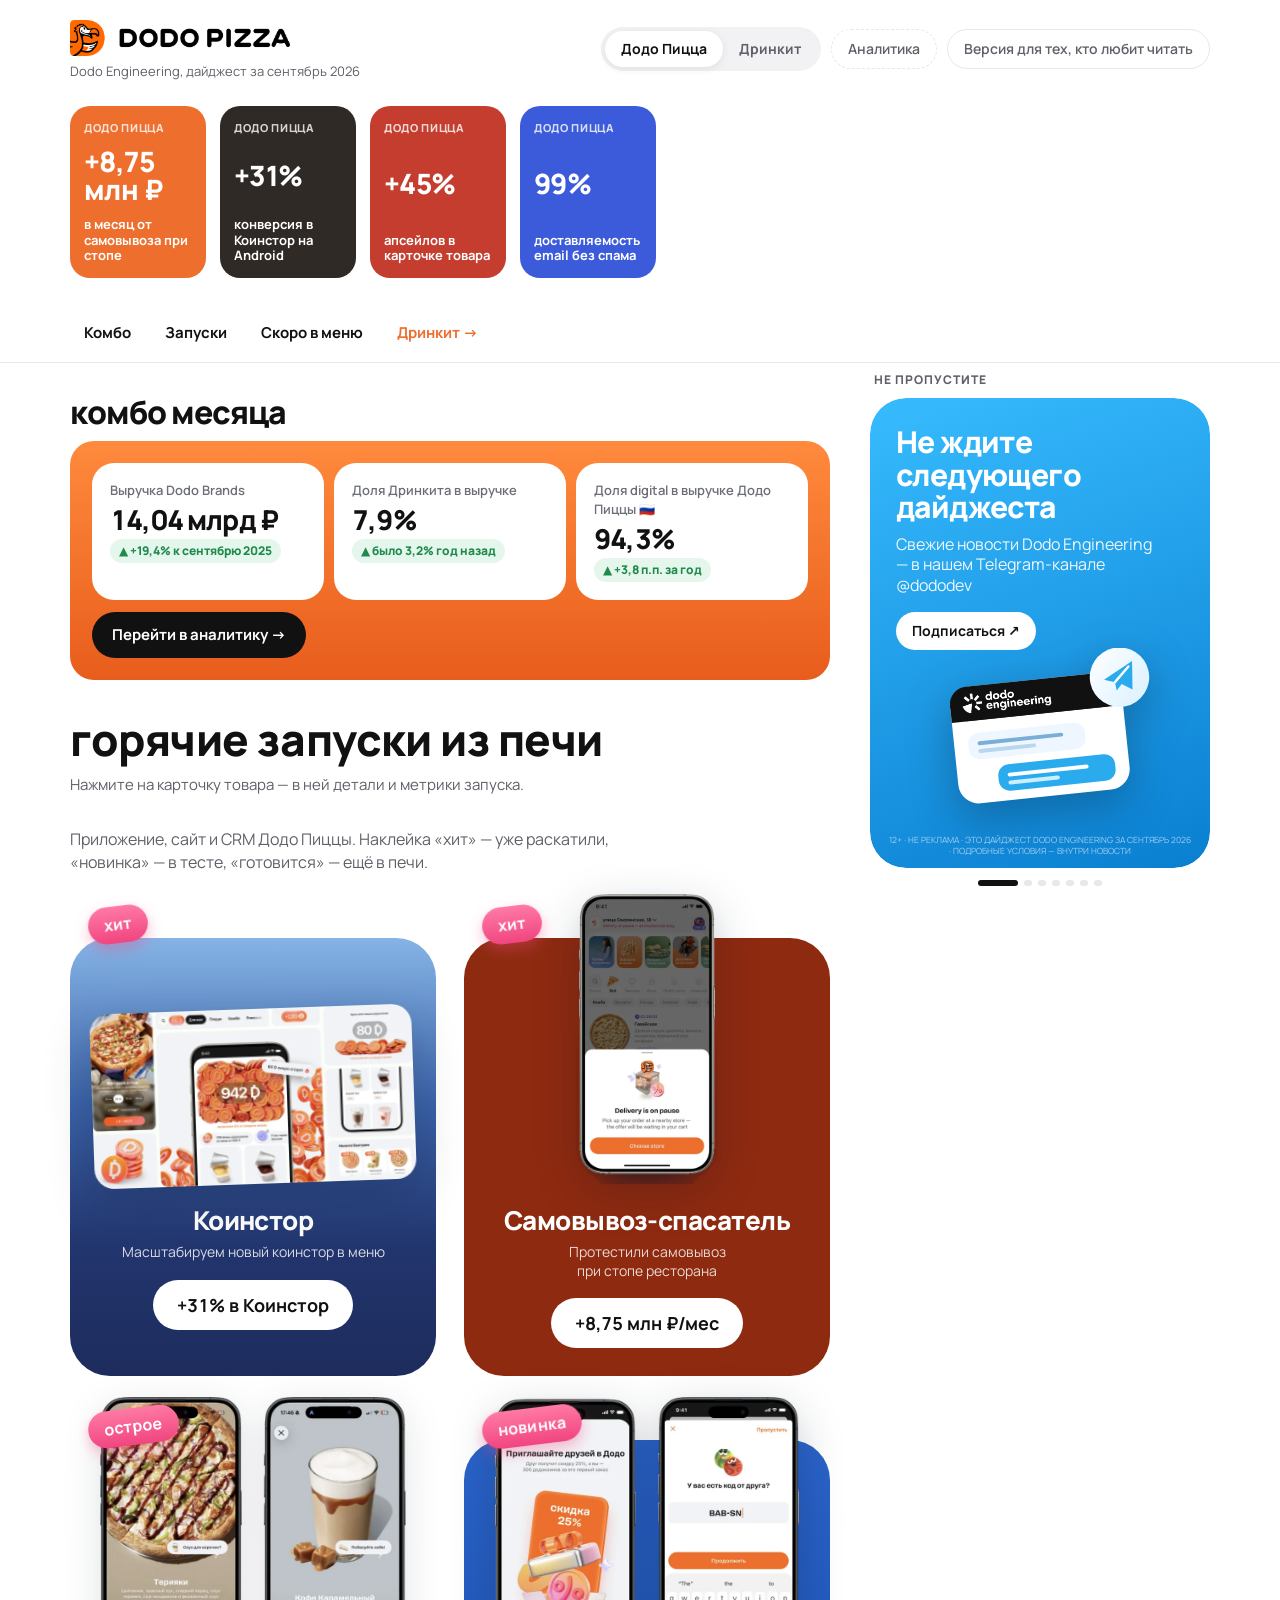
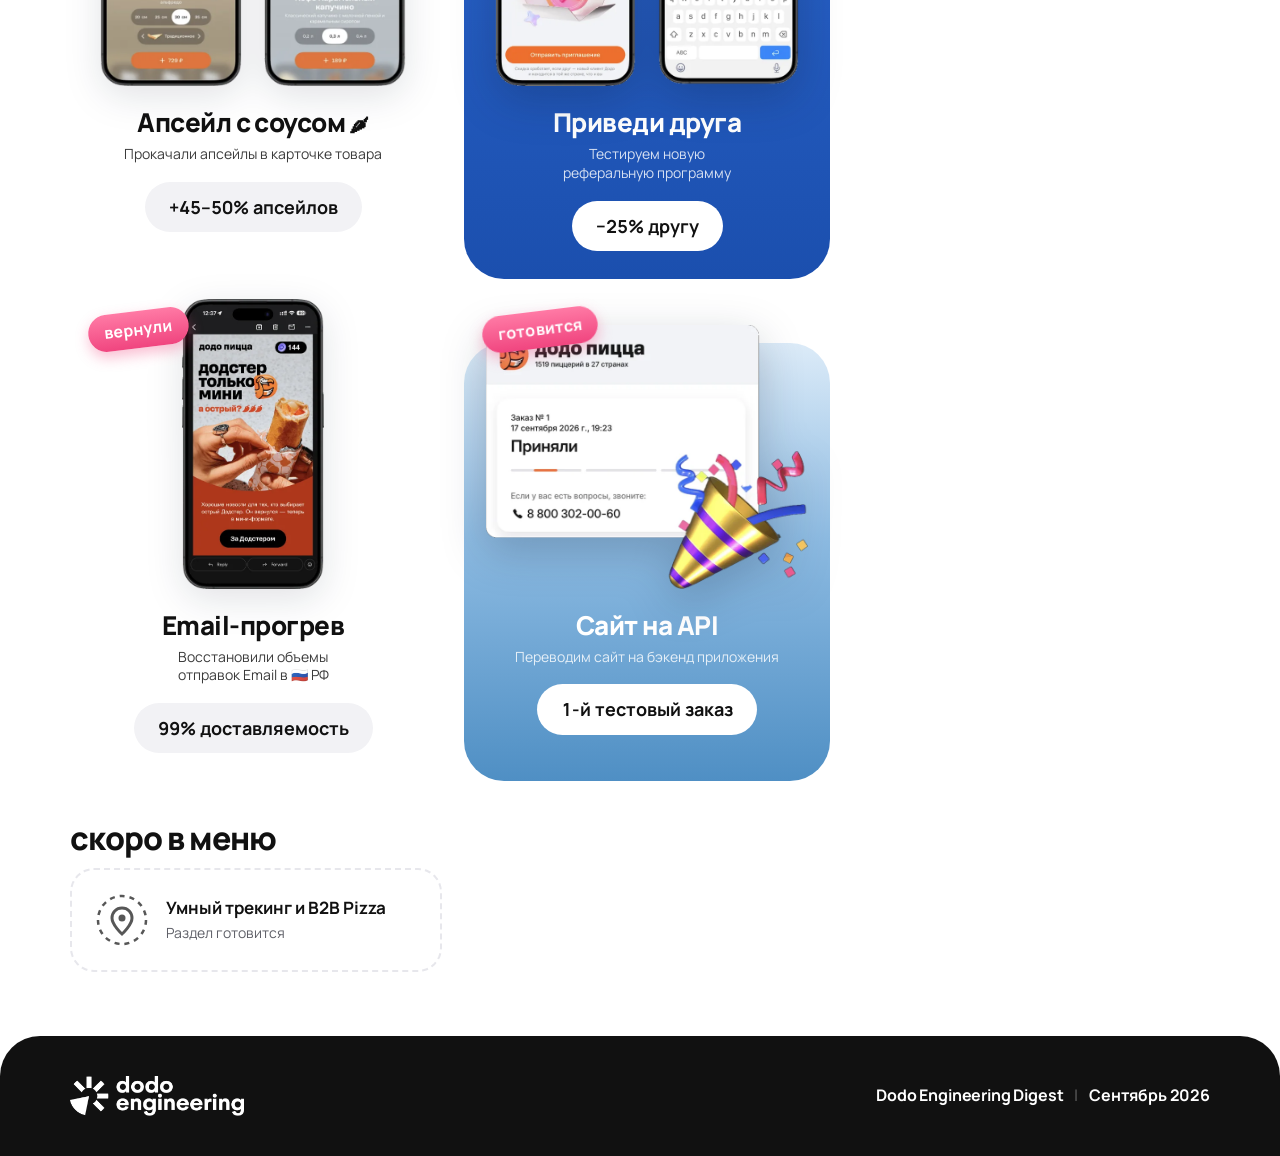
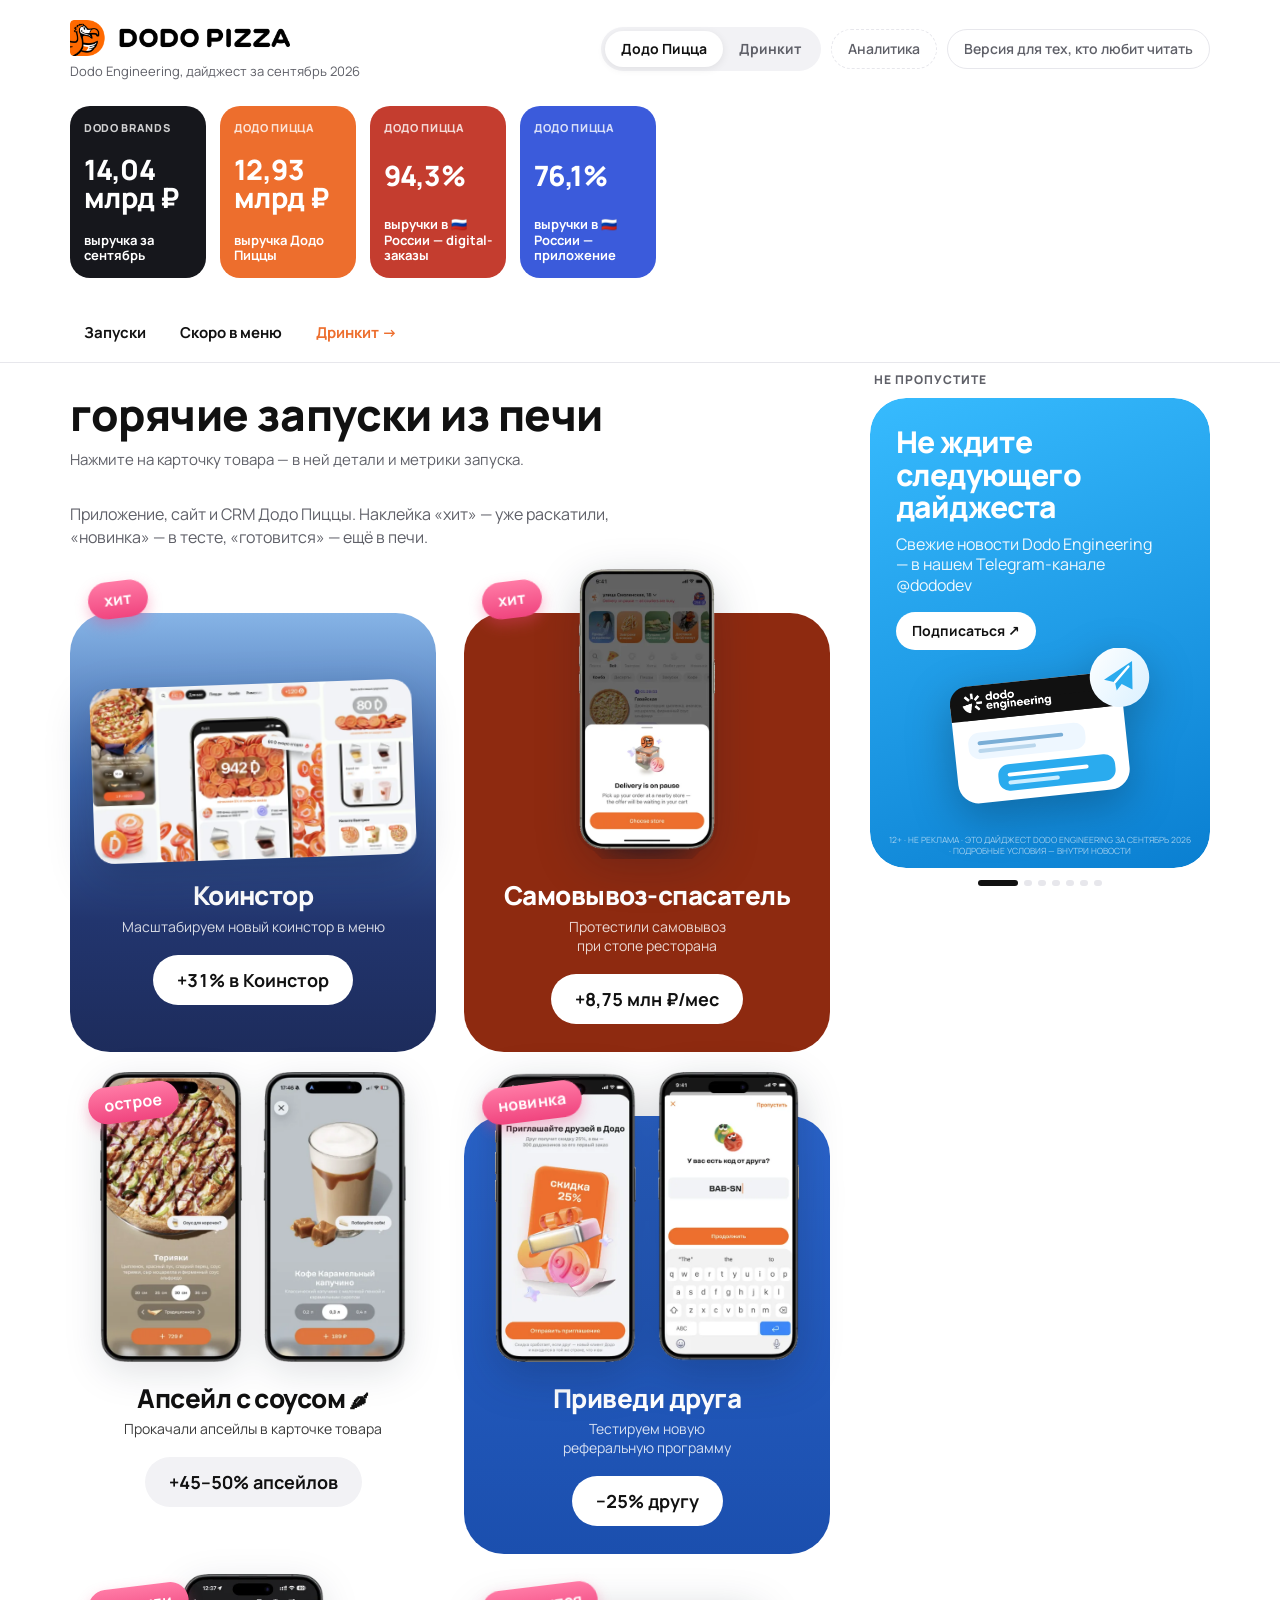
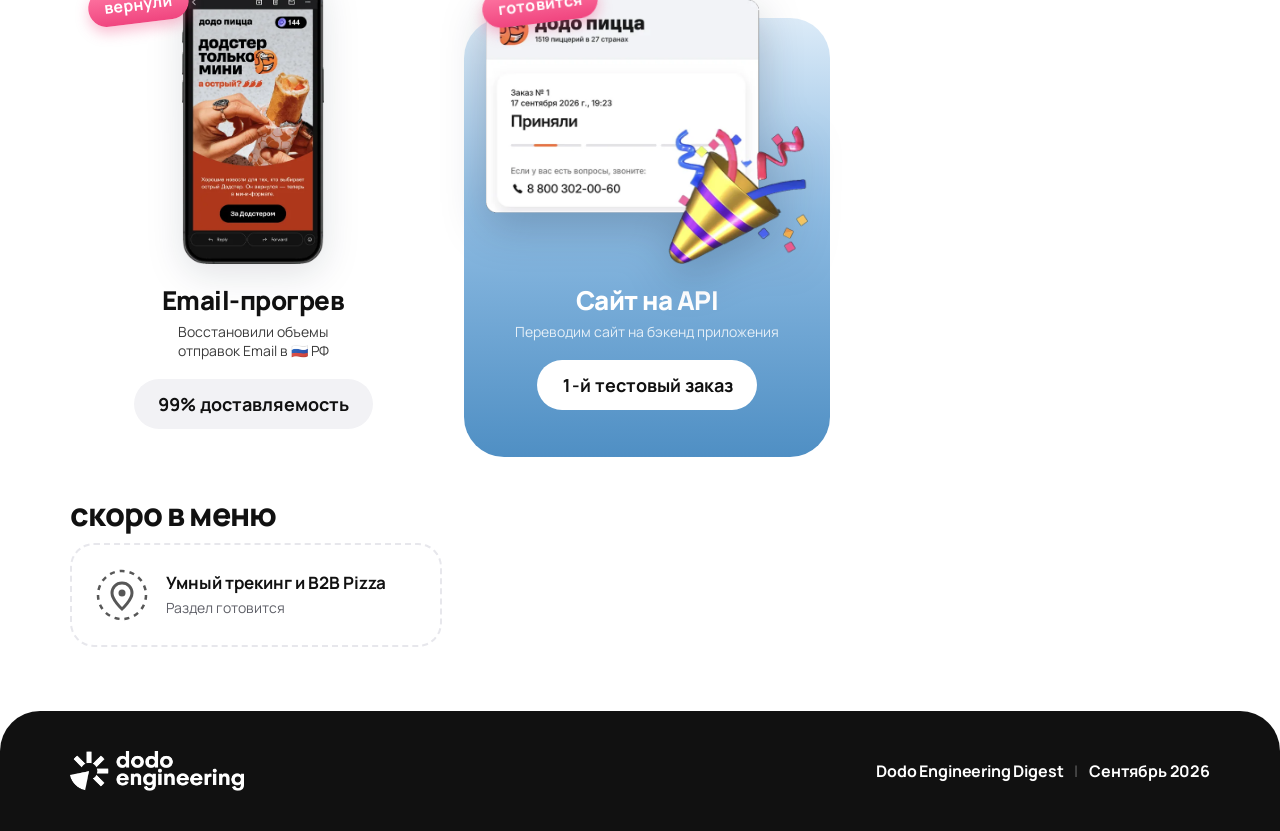
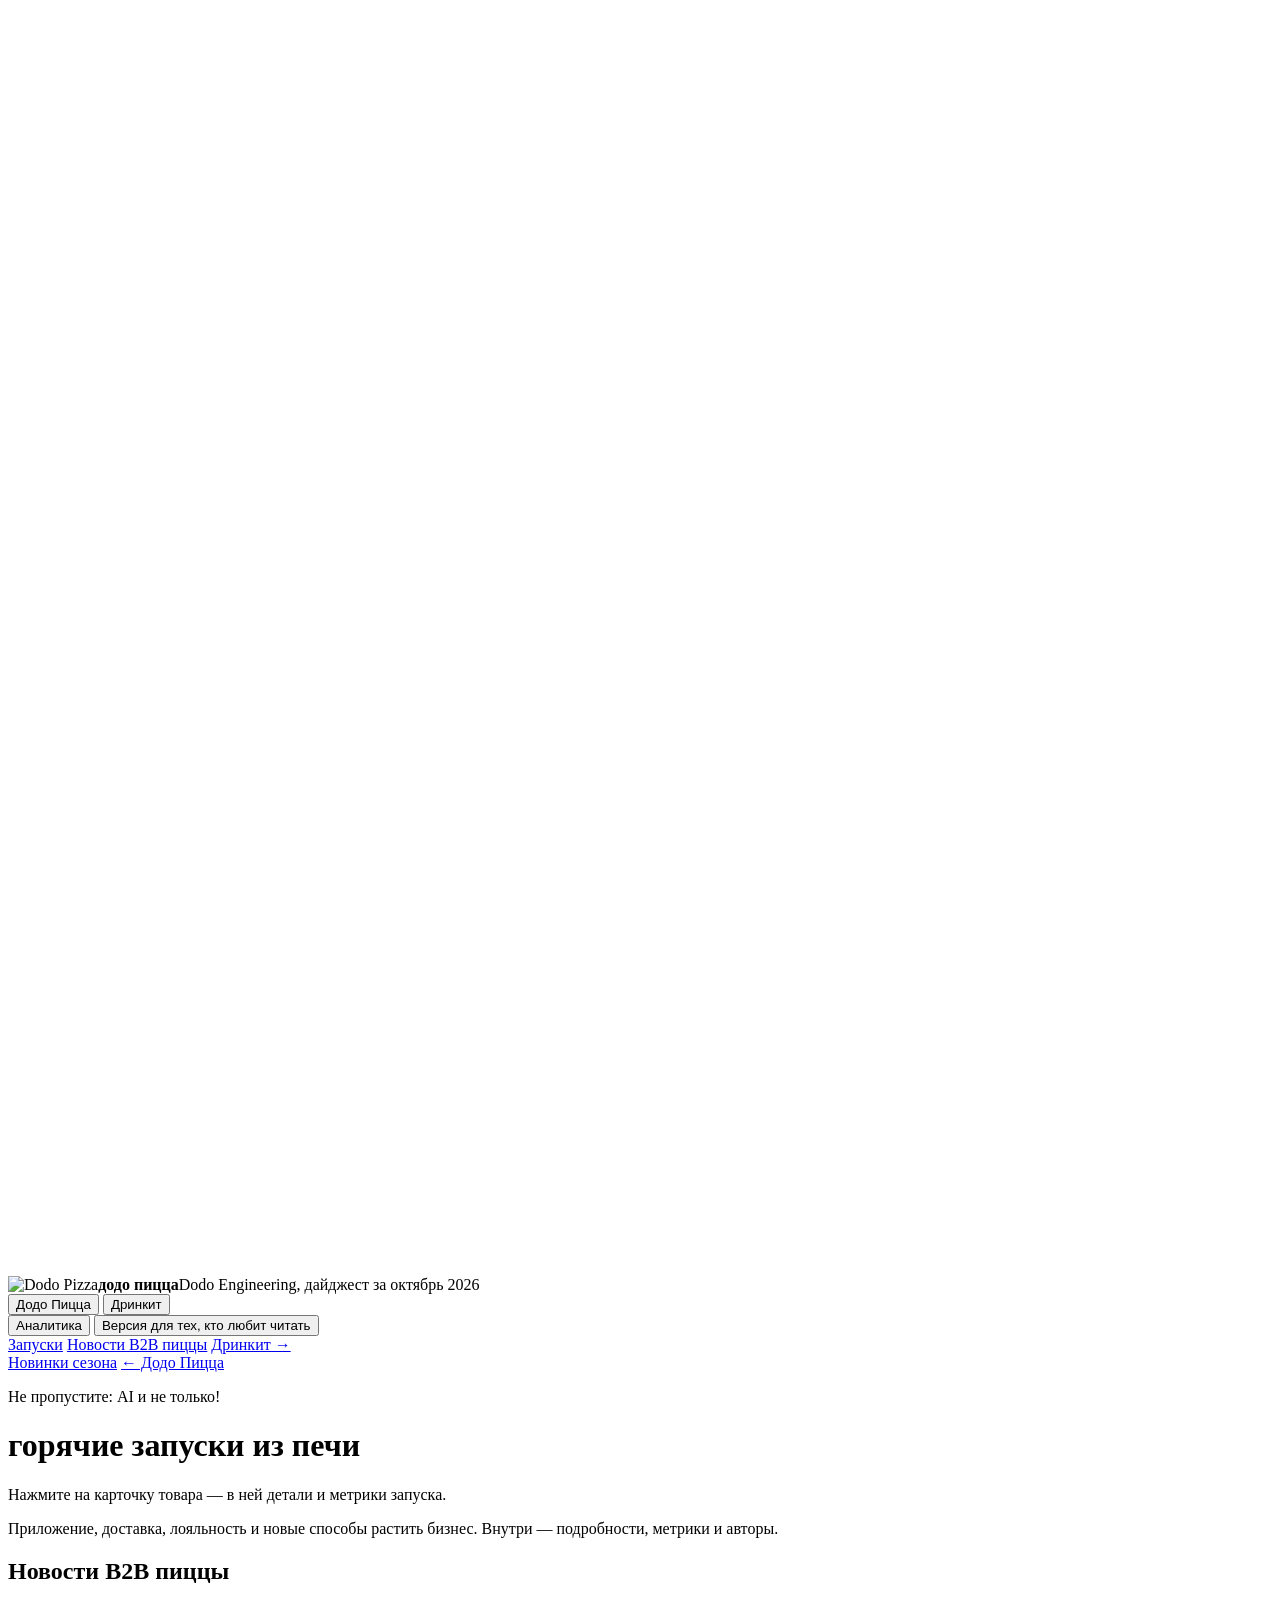
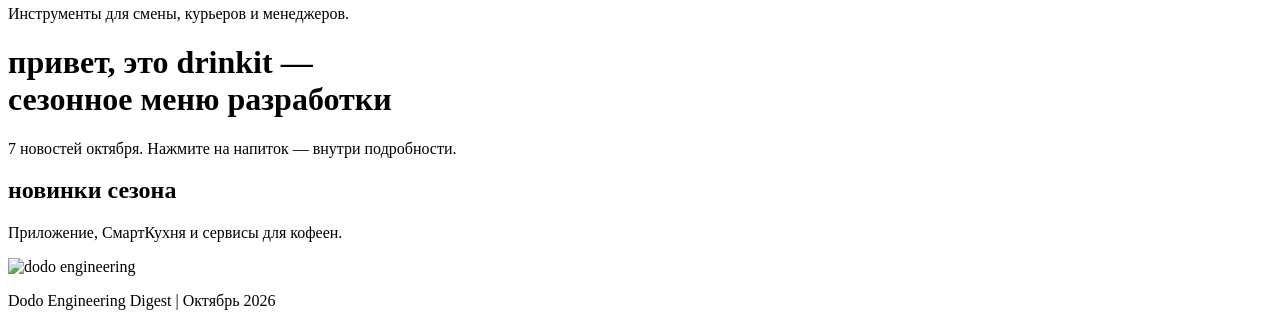
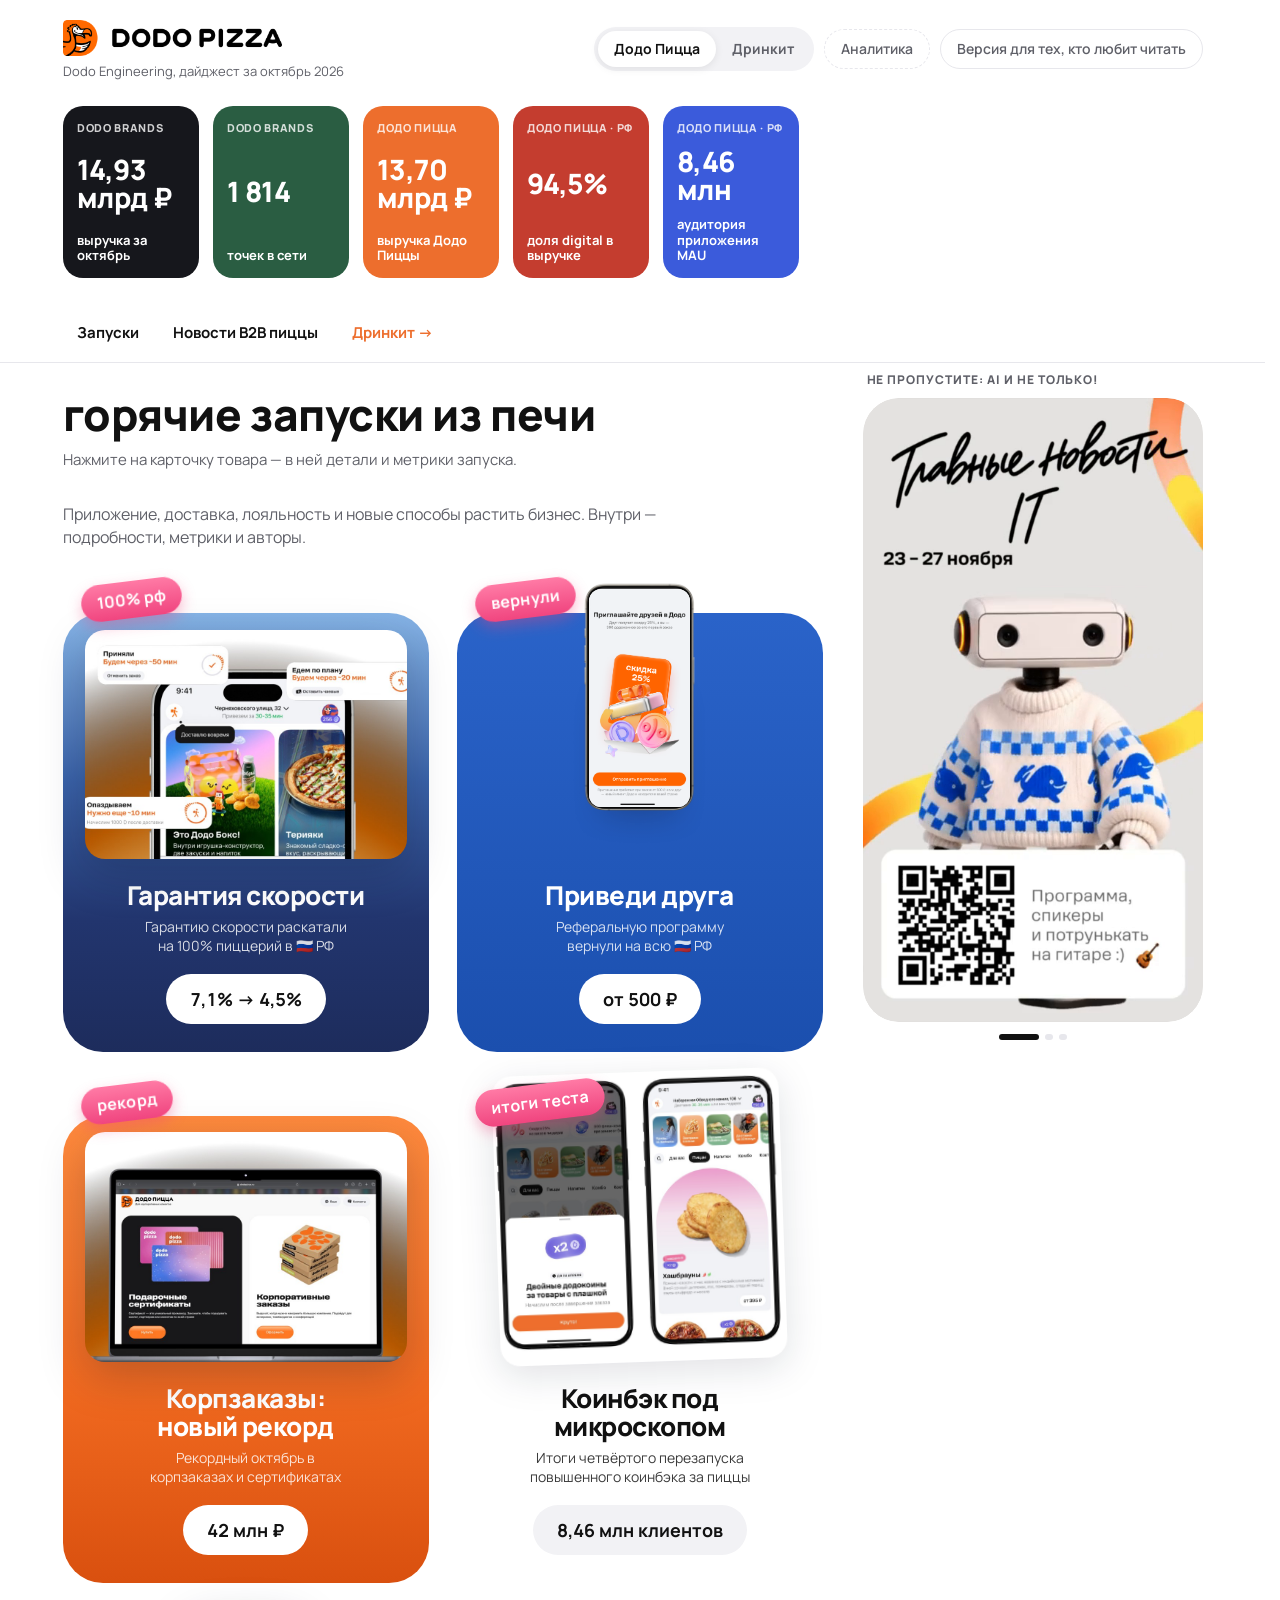
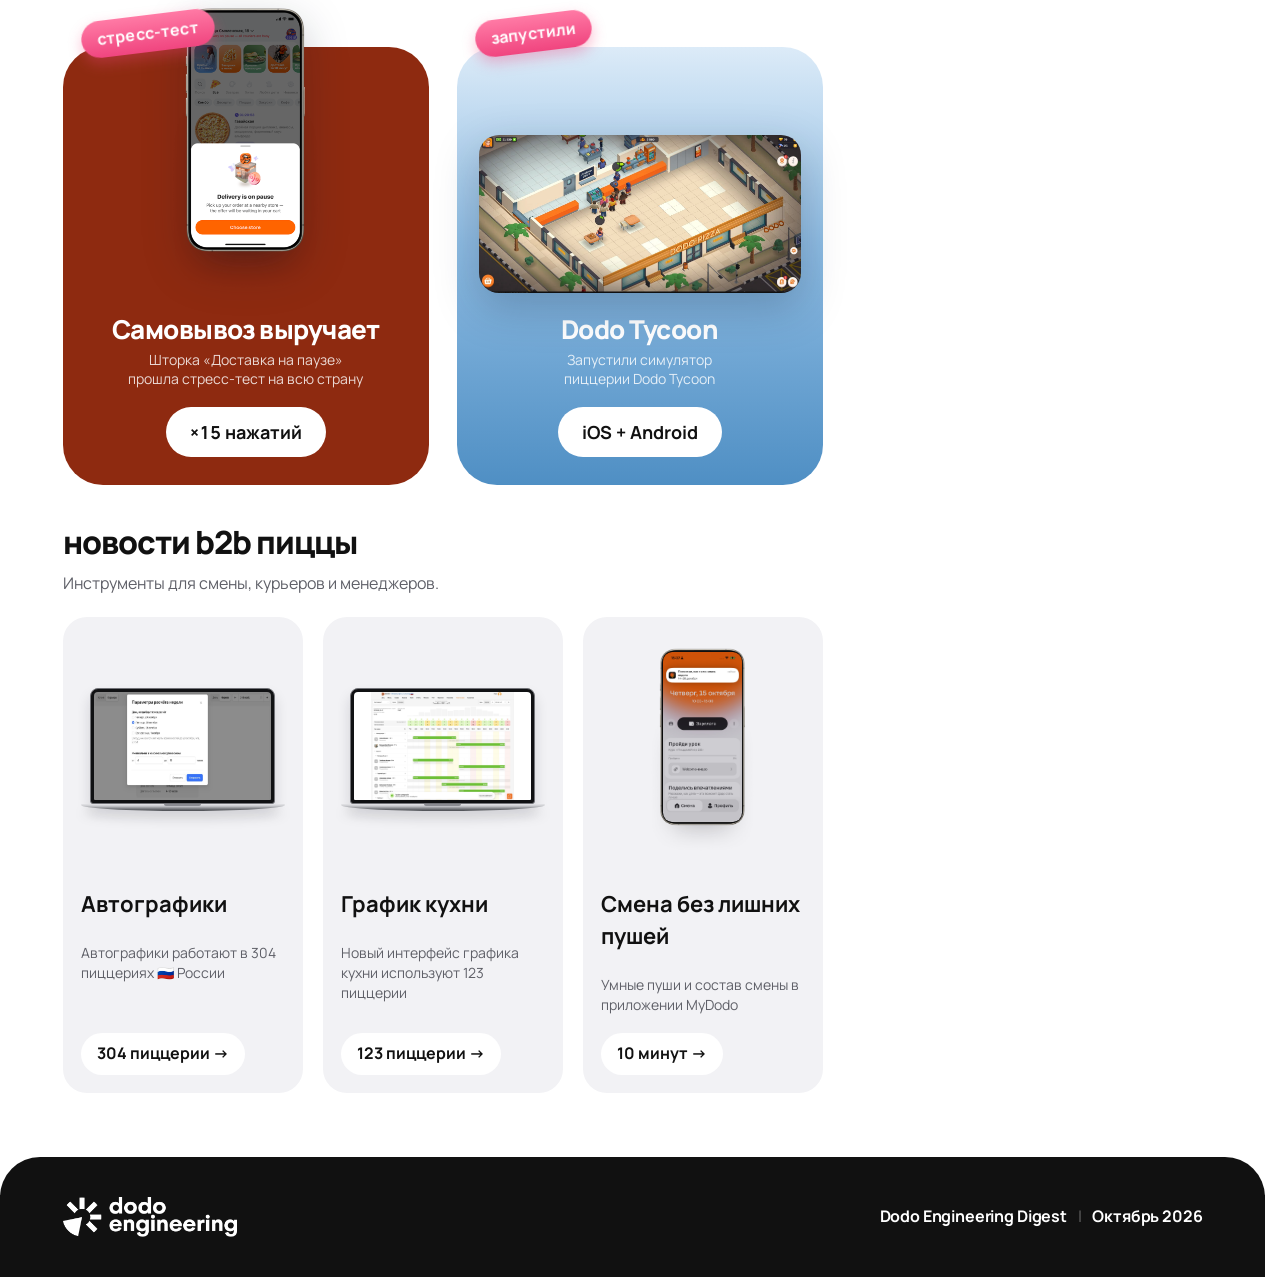
